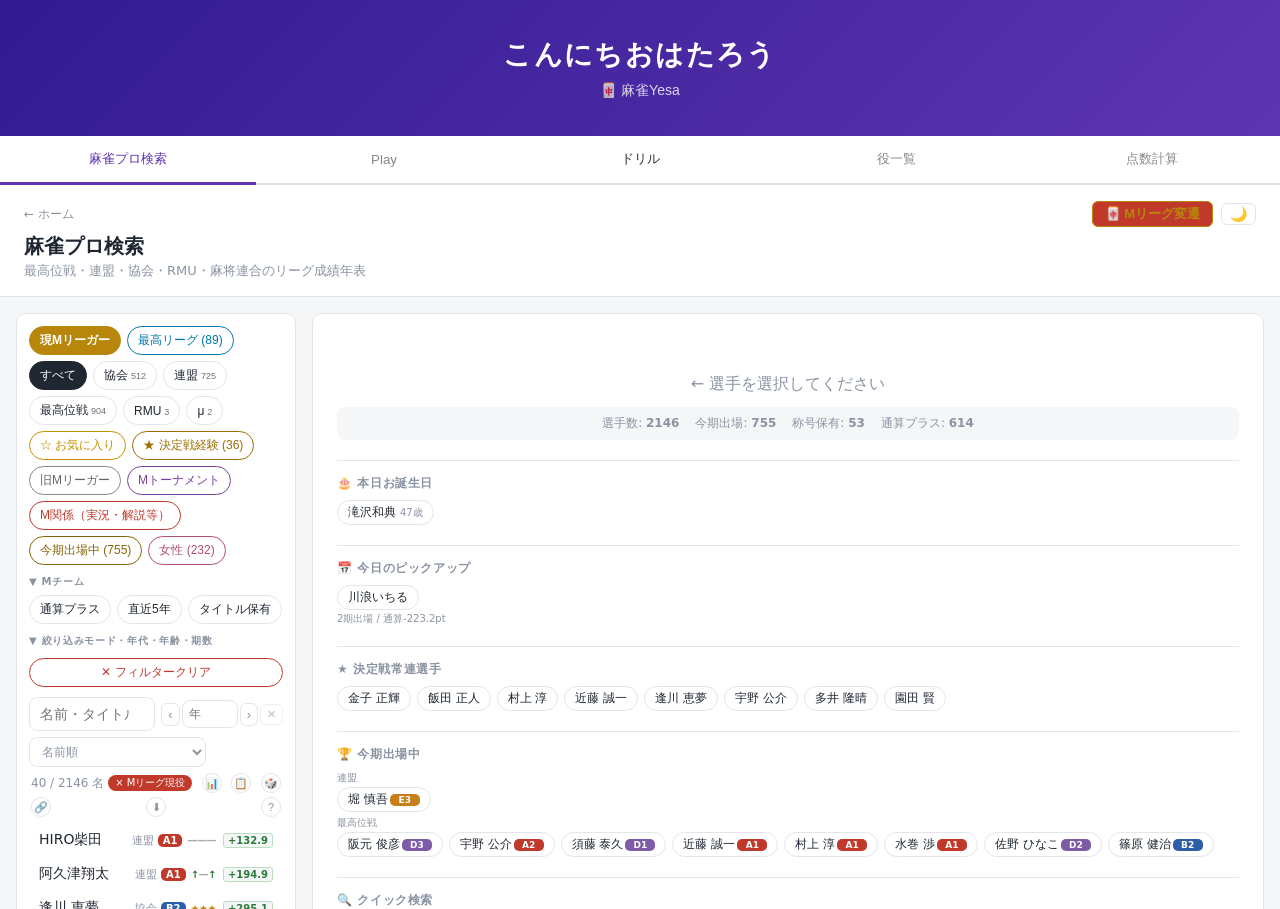
==== index.html @ 0bba702a "Update HTML title and meta tags for SEO Updated title and meta description to enhance SEO. Added key" ====
<!DOCTYPE html>
<html lang="ja">
<head>
<meta charset="UTF-8">
<meta name="viewport" content="width=device-width, initial-scale=1.0">
  <title>麻雀役一覧・点数計算 | 麻雀プロ検索</title></title>
  <meta name="description" content="麻雀の全役・点数計算をまとめたサイト。役満も収録。麻雀プロ検索、役一覧、点数計算ドリルが無料で使える。">
   <meta name="keywords" content="麻雀,役,役一覧,点数計算,役満,麻雀プロ,得点,麻雀得点,麻雀ルール">
   <link rel="canonical" href="https://naganuma2003.github.io/mahjong-yaku/">
<style>
  * { box-sizing: border-box; margin: 0; padding: 0; }
  body { font-family: 'Hiragino Sans','Noto Sans JP','Yu Gothic',sans-serif; background: #f0f4f8; color: #333; min-height: 100vh; }

  header { background: linear-gradient(135deg,#1b5e20,#388e3c); color: white; padding: 36px 20px; text-align: center; transition: background .35s; }
  header.score { background: linear-gradient(135deg,#0d47a1,#1565c0); }
  header.play { background: linear-gradient(135deg,#7f0000,#b71c1c); }
  header.drill { background: linear-gradient(135deg,#e65100,#f57f17); }
  header.pro { background: linear-gradient(135deg,#311b92,#5e35b1); }
  header h1 { font-size: 28px; font-weight: 800; letter-spacing: .05em; }
  header p { font-size: 14px; opacity: .8; margin-top: 8px; }

  .tabs-nav { display: flex; background: white; border-bottom: 2px solid #dce3eb; }
  .tab-nav-btn { flex: 1; padding: 14px; border: none; background: none; cursor: pointer; font: 600 15px/1 inherit; color: #888; border-bottom: 3px solid transparent; margin-bottom: -2px; transition: all .15s; }
  .tab-nav-btn.yaku-btn.active { color: #388e3c; border-bottom-color: #388e3c; }
  .tab-nav-btn.score-btn.active { color: #1565c0; border-bottom-color: #1565c0; }
  .tab-nav-btn.play-btn.active { color: #c62828; border-bottom-color: #c62828; }
  .tab-nav-btn.drill-btn { border: none; border-bottom: 3px solid transparent; border-radius: 0; background: none; padding: 14px; margin-bottom: -2px; }
  .tab-nav-btn.drill-btn.active { color: #f57f17; border-bottom-color: #f57f17; }
  .tab-nav-btn.pro-btn.active { color: #5e35b1; border-bottom-color: #5e35b1; }

  .tab-section { display: none; }
  .tab-section.active { display: block; }
  #tab-play { height: calc(100vh - 176px); overflow: hidden; }
  #tab-play iframe { width: 100%; height: 100%; border: none; display: block; }
  #tab-pro { height: calc(100vh - 176px); overflow: hidden; }
  #tab-pro iframe { width: 100%; height: 100%; border: none; display: block; }

  /* ===== 点数計算ドリル ===== */
  .drill-card { padding: 0 !important; overflow: hidden; }
  .drill-hd { background: linear-gradient(135deg,#bf360c,#e64a19); padding: 14px 20px; color: white; font: 700 15px/1 inherit; }
  .drill-hd-sub { font-weight: 400; font-size: 13px; opacity: .85; margin-left: 8px; }
  .drill-body { padding: 16px; }
  .drill-choices { display: grid; grid-template-columns: 1fr 1fr; gap: 8px; margin-bottom: 12px; }
  .drill-btn { padding: 13px 8px; border: 2px solid #dce3eb; border-radius: 10px; background: white; font: 700 14px/1 inherit; color: #333; cursor: pointer; transition: all .12s; font-family: inherit; }
  .drill-btn:hover:not(:disabled) { border-color: #e64a19; color: #e64a19; }
  .drill-btn.correct { background: #e8f5e9 !important; border-color: #388e3c !important; color: #2e7d32 !important; }
  .drill-btn.wrong { background: #ffebee !important; border-color: #c62828 !important; color: #c62828 !important; }
  .drill-feedback { text-align: center; padding: 12px; border-radius: 10px; font: 700 13px/1.5 inherit; margin-bottom: 10px; }
  .drill-feedback.ok { background: #e8f5e9; color: #2e7d32; }
  .drill-feedback.ng { background: #ffebee; color: #c62828; }
  .drill-score { text-align: right; font-size: 12px; color: #999; margin-bottom: 12px; }
  .drill-next-btn { width: 100%; padding: 12px; background: #e64a19; border: none; border-radius: 10px; color: white; font: 700 14px/1 inherit; cursor: pointer; transition: background .12s; font-family: inherit; }
  .drill-next-btn:hover { background: #bf360c; }
  /* 牌 */
  .d-hand { display: flex; flex-wrap: wrap; gap: 7px; margin-bottom: 12px; }
  .d-meld { background: #f8f9fa; border: 1px solid #dce3eb; border-radius: 8px; padding: 7px 7px 4px; text-align: center; }
  .d-meld.d-open { border-style: dashed; background: #f0f4f8; }
  .d-pair { background: #fff8e1 !important; border-color: #ffd54f !important; }
  .d-meld-lbl { font-size: 10px; color: #bbb; margin-top: 3px; }
  .d-tile { display: inline-flex; align-items: center; justify-content: center; width: 33px; height: 46px; border: 1px solid #ddd; border-radius: 4px; font: 700 10px/1.3 inherit; margin: 1px; background: white; box-shadow: 0 1px 2px rgba(0,0,0,.08); }
  .d-m { background: #fff3e0; color: #bf360c; border-color: #ffcc80; }
  .d-p { background: #e3f2fd; color: #0d47a1; border-color: #90caf9; }
  .d-s { background: #e8f5e9; color: #1b5e20; border-color: #a5d6a7; }
  .d-z { background: #f3e5f5; color: #6a1b9a; border-color: #ce93d8; }
  .d-agari { display:flex; align-items:center; gap:7px; margin-bottom:10px; }
  .d-agari-lbl { font-size:12px; color:#666; font-weight:600; white-space:nowrap; }
  .d-agari-tile { border-color:#e64a19 !important; box-shadow:0 0 0 2px rgba(230,74,25,.35) !important; }
  .dsr-wrap { text-align:center; padding:20px 8px; }
  .dsr-title { font:700 18px/1.4 inherit; margin-bottom:6px; color:#333; }
  .dsr-score { margin-bottom:14px; }
  .dsr-num { font:700 36px/1 inherit; color:#e64a19; }
  .dsr-den { font-size:14px; color:#666; }
  .dsr-dots { display:flex; flex-wrap:wrap; justify-content:center; gap:5px; margin-bottom:16px; }
  .dsr-dot { width:10px; height:10px; border-radius:50%; background:#dce3eb; }
  .dsr-dot.dsr-done { background:#e64a19; }
  .dsr-final { background:#e8f5e9; color:#2e7d32; border-radius:10px; padding:10px 14px; font:700 14px/1.5 inherit; margin-bottom:10px; }
  .cdr-hd { background:linear-gradient(135deg,#1565c0,#1976d2) !important; }
  .cdr-btn { background:#1976d2 !important; }
  .cdr-btn:hover { background:#1565c0 !important; }
  .dsr-dot.cdr-done { background:#1976d2; }
  .cdr-final { background:#e3f2fd !important; color:#0d47a1 !important; }
  .cd-hand { display:flex; flex-wrap:wrap; gap:4px; margin-bottom:12px; justify-content:center; }
  .cd-tile { display:inline-flex; align-items:center; justify-content:center; width:32px; height:44px; border:1px solid #ddd; border-radius:4px; font:700 10px/1.3 inherit; background:white; box-shadow:0 1px 2px rgba(0,0,0,.08); }
  .cd-choices { display:flex; flex-wrap:wrap; gap:7px; margin-bottom:12px; justify-content:center; }
  .cd-choice { width:46px; height:52px; border:2px solid #dce3eb; border-radius:9px; background:white; font:700 11px/1.3 inherit; cursor:pointer; transition:all .12s; display:flex; align-items:center; justify-content:center; font-family:inherit; }
  .cd-choice:hover:not(:disabled) { border-color:#1976d2; color:#0d47a1; }
  .cd-choice.selected { border-color:#1976d2 !important; border-width:3px; background:#e3f2fd !important; color:#0d47a1 !important; }
  .cd-choice.correct { border-color:#388e3c !important; background:#e8f5e9 !important; color:#2e7d32 !important; }
  .cd-choice.wrong { border-color:#c62828 !important; background:#ffebee !important; color:#c62828 !important; }
  .cd-choice.missed { border-color:#e65100 !important; background:#fff3e0 !important; color:#e65100 !important; }
  /* 清一色ドリル２ */
  .cd2-hd { background:linear-gradient(135deg,#00695c,#00897b) !important; }
  .cd2-btn { background:#00897b !important; }
  .cd2-btn:hover { background:#00695c !important; }
  .dsr-dot.cd2-done { background:#00897b; }
  .cd2-final { background:#e0f2f1 !important; color:#004d40 !important; }
  /* 点数計算ドリル２ */
  .d2-hd { background:linear-gradient(135deg,#4a148c,#7b1fa2) !important; }
  .d2-btn { background:#7b1fa2 !important; }
  .d2-btn:hover { background:#4a148c !important; }
  .dsr-dot.d2-done { background:#7b1fa2; }
  .d2-final { background:#f3e5f5 !important; color:#4a148c !important; }
  .d2-yaku-choices { display:flex; flex-wrap:wrap; gap:7px; margin-bottom:12px; }
  .d2-yaku-btn { padding:9px 13px; border:2px solid #dce3eb; border-radius:8px; background:white; font:600 13px/1 inherit; color:#555; cursor:pointer; transition:all .12s; font-family:inherit; }
  .d2-yaku-btn.selected { border-color:#7b1fa2; background:#f3e5f5; color:#4a148c; }
  .d2-yaku-btn.d2-correct { border-color:#388e3c !important; background:#e8f5e9 !important; color:#2e7d32 !important; }
  .d2-yaku-btn.d2-wrong { border-color:#c62828 !important; background:#ffebee !important; color:#c62828 !important; }
  .d2-yaku-btn.d2-missed { border-color:#e65100 !important; background:#fff3e0 !important; color:#e65100 !important; }
  /* リアル牌 (SVG) */
  .mx-tile {
    display:inline-block; width:38px; height:54px; border-radius:5px; position:relative;
    background:linear-gradient(160deg,#fffff8 0%,#f5f0e2 100%);
    border:1.5px solid #c8aa78;
    box-shadow:0 4px 8px rgba(0,0,0,.28),0 1px 0 rgba(255,255,255,.9) inset,-1px -2px 0 rgba(100,70,20,.25) inset;
    cursor:default; user-select:none; overflow:hidden; vertical-align:middle;
  }
  .mx-tile svg { display:block; width:100%; height:100%; }
  /* 選択ボタン用の牌 (SVG) */
  .mx-choice {
    display:inline-block; width:44px; height:62px; border-radius:6px; padding:0; position:relative;
    background:linear-gradient(160deg,#fffff8 0%,#f5f0e2 100%);
    border:2px solid #c8aa78;
    box-shadow:0 4px 8px rgba(0,0,0,.25),0 1px 0 rgba(255,255,255,.9) inset,-1px -2px 0 rgba(100,70,20,.2) inset;
    cursor:pointer; user-select:none; transition:transform .12s,box-shadow .12s; overflow:hidden;
  }
  .mx-choice svg { display:block; width:100%; height:100%; }
  .mx-choice:hover:not(:disabled) { transform:translateY(-3px); box-shadow:0 7px 12px rgba(0,0,0,.3),0 1px 0 rgba(255,255,255,.9) inset,-1px -2px 0 rgba(100,70,20,.2) inset; }
  .mx-choice.selected { border-color:#00897b !important; border-width:3px; box-shadow:0 0 0 2px rgba(0,137,123,.4),0 4px 8px rgba(0,0,0,.2) !important; transform:translateY(-2px); }
  .mx-choice.correct { background:linear-gradient(160deg,#f1fff4,#d4f5da) !important; border-color:#2e7d32 !important; border-width:3px; }
  .mx-choice.wrong { background:linear-gradient(160deg,#fff5f5,#fdd) !important; border-color:#c62828 !important; border-width:3px; }
  .mx-choice.missed { background:linear-gradient(160deg,#fff9f0,#ffe0b2) !important; border-color:#e65100 !important; border-width:3px; }
  .cd2-choices { display:flex; flex-wrap:wrap; gap:8px; margin-bottom:14px; justify-content:center; }
  .cd2-hand { display:flex; flex-wrap:wrap; gap:5px; margin-bottom:14px; justify-content:center; }
  .d-info { display: flex; flex-wrap: wrap; gap: 5px; margin-bottom: 12px; }
  .d-tag { background: #e3f2fd; color: #0d47a1; border: 1px solid #90caf9; padding: 3px 9px; border-radius: 99px; font-size: 12px; font-weight: 600; }
  .d-q { font: 700 16px/1 inherit; text-align: center; margin-bottom: 12px; color: #333; }

  /* ===== 役一覧 (green) ===== */
  .search-wrap { padding: 20px 20px 0; display: flex; justify-content: center; }
  .search-box { width: 100%; max-width: 480px; position: relative; }
  .search-box input { width: 100%; padding: 10px 40px 10px 16px; border: 2px solid #c8e6c9; border-radius: 24px; font-size: 15px; font-family: inherit; outline: none; background: #f1f8f1; color: #1a1a1a; box-sizing: border-box; transition: border-color .15s; }
  .search-box input:focus { border-color: #388e3c; background: white; }
  .search-box input::placeholder { color: #aaa; }
  .search-clear { position: absolute; right: 12px; top: 50%; transform: translateY(-50%); background: none; border: none; cursor: pointer; color: #aaa; font-size: 18px; line-height: 1; display: none; padding: 0; }
  .search-clear.visible { display: block; }
  .search-no-result { text-align: center; color: #999; padding: 60px 20px; font-size: 15px; }
  .filter { display: flex; gap: 8px; justify-content: center; padding: 12px 20px 16px; flex-wrap: wrap; }
  .filter-break { display: none; }
  .filter button { padding: 7px 18px; border: 2px solid #388e3c; border-radius: 20px; background: white; color: #388e3c; cursor: pointer; font-size: 14px; font-weight: 600; transition: all .15s; font-family: inherit; }
  .filter button.active, .filter button:hover { background: #388e3c; color: white; }
  .filter button.yakuman-btn { border-color: #b45309; color: #b45309; }
  .filter button.yakuman-btn.active, .filter button.yakuman-btn:hover { background: #b45309; color: white; }
  .filter button.local-filter-btn { border-color: #7c3aed; color: #7c3aed; }
  .filter button.local-filter-btn.active, .filter button.local-filter-btn:hover { background: #7c3aed; color: white; }
  .grid { display: grid; grid-template-columns: repeat(auto-fill,minmax(290px,1fr)); gap: 16px; padding: 8px 20px 48px; max-width: 1040px; margin: 0 auto; }
  .card { background: white; border-radius: 14px; padding: 20px; box-shadow: 0 2px 10px rgba(0,0,0,.07); transition: transform .15s, box-shadow .15s; }
  .card:hover { transform: translateY(-2px); box-shadow: 0 6px 18px rgba(0,0,0,.11); }
  .card.is-yakuman { border-left: 4px solid #d97706; }
  .card-top { display: flex; justify-content: space-between; align-items: flex-start; gap: 8px; }
  .yaku-name { font-size: 18px; font-weight: 800; color: #1a1a1a; }
  .yaku-reading { font-size: 12px; color: #999; margin-top: 3px; letter-spacing: .06em; }
  .badges { display: flex; flex-direction: column; align-items: flex-end; gap: 4px; flex-shrink: 0; }
  .han-badge { background: #e8f5e9; color: #2e7d32; font-weight: 700; font-size: 12px; padding: 4px 10px; border-radius: 20px; white-space: nowrap; }
  .han-badge.ym { background: #fef3c7; color: #92400e; }
  .han-badge.dym { background: #fee2e2; color: #991b1b; }
  .han-badge.mg { background: #fef9c3; color: #854d0e; }
  .closed-tag { background: #fff3e0; color: #e65100; font-size: 11px; font-weight: 600; padding: 2px 8px; border-radius: 10px; white-space: nowrap; }
  .local-tag { background: #f1f5f9; color: #64748b; font-size: 11px; font-weight: 600; padding: 2px 8px; border-radius: 10px; white-space: nowrap; border: 1px solid #cbd5e1; }
  .rulevar-tag { background: #ede9fe; color: #7c3aed; font-size: 11px; font-weight: 600; padding: 2px 8px; border-radius: 10px; white-space: nowrap; }
  .dym-tag { background: #fee2e2; color: #991b1b; font-size: 11px; font-weight: 700; padding: 2px 8px; border-radius: 10px; white-space: nowrap; border: 1px solid #fca5a5; }
  .card.is-local { background: #f8f9fa; border: 1.5px dashed #adb5bd; }
  .card.is-rulevar { border-left: 4px solid #7c3aed; }
  .desc { font-size: 14px; color: #555; line-height: 1.65; margin-top: 12px; }

  /* ===== 点数計算 (BLUE) ===== */
  .calc-wrap { max-width: 740px; margin: 0 auto; padding: 20px 16px 48px; }
  .calc-card { background: white; border-radius: 14px; padding: 20px; box-shadow: 0 2px 10px rgba(0,0,0,.07); margin-bottom: 14px; }
  .clabel { font: 700 13px/1 inherit; color: #555; margin-bottom: 10px; display: block; }
  .btn-row { display: flex; flex-wrap: wrap; gap: 6px; }
  .obtn { padding: 8px 14px; border: 2px solid #dce3eb; border-radius: 8px; background: white; color: #555; cursor: pointer; font: 600 13px/1 inherit; transition: all .12s; font-family: inherit; }
  .obtn.on { background: #1565c0; border-color: #1565c0; color: white; }
  .obtn:hover:not(.on):not(:disabled) { border-color: #1565c0; color: #1565c0; }
  .obtn:disabled { opacity: .3; cursor: default; }
  .tgl-row { display: flex; gap: 12px; flex-wrap: wrap; }
  .tgl { display: flex; border: 2px solid #dce3eb; border-radius: 8px; overflow: hidden; }
  .tbtn { padding: 9px 20px; border: none; background: white; cursor: pointer; font: 600 14px/1 inherit; color: #666; transition: all .12s; font-family: inherit; }
  .tbtn.on { background: #1565c0; color: white; }
  .result-box { background: #f0f7ff; border: 2px solid #90caf9; border-radius: 14px; padding: 24px; text-align: center; margin-bottom: 14px; }
  .res-pts { font-size: 56px; font-weight: 900; color: #0d47a1; line-height: 1; }
  .res-unit { font-size: 22px; font-weight: 700; color: #1565c0; }
  .res-name { font: 700 16px/1.4 inherit; color: #b45309; margin-top: 6px; min-height: 22px; }
  .res-detail { font-size: 14px; color: #666; margin-top: 6px; min-height: 20px; }

  /* Fu calculator */
  .fu-divider { border: none; border-top: 1px solid #eee; margin: 14px 0 12px; }
  .fu-toggle-row { display: flex; align-items: center; cursor: pointer; gap: 6px; user-select: none; }
  .fu-toggle-label { font: 600 13px/1 inherit; color: #1565c0; }
  .fu-toggle-arrow { font-size: 11px; color: #888; }
  .fu-body { margin-top: 16px; }
  .fu-group { margin-bottom: 14px; }
  .hidden { display: none !important; }
  .meld-row { margin-bottom: 10px; }
  .meld-top { display: flex; align-items: center; gap: 6px; flex-wrap: wrap; }
  .meld-label { font: 700 12px/1 inherit; color: #1565c0; width: 36px; flex-shrink: 0; }
  .meld-sub { margin-top: 5px; padding-left: 42px; display: flex; flex-wrap: wrap; gap: 6px; }
  .fu-bd { background: #f0f7ff; border-radius: 10px; padding: 12px 14px; margin-bottom: 12px; }
  .fu-bd-row { display: flex; justify-content: space-between; font-size: 13px; padding: 3px 0; color: #555; }
  .fu-bd-row.total { font-weight: 900; color: #0d47a1; font-size: 15px; border-top: 1px solid #90caf9; margin-top: 4px; padding-top: 6px; }
  .fu-apply { width: 100%; padding: 11px; background: #1565c0; border: none; border-radius: 10px; color: white; font: 700 14px/1 inherit; cursor: pointer; transition: background .12s; font-family: inherit; }
  .fu-apply:hover { background: #0d47a1; }

  /* ===== 点数早見表（butterfly table） ===== */
  .score-tbl-wrap { overflow-x: auto; -webkit-overflow-scrolling: touch; }
  .score-tbl { width: 100%; border-collapse: collapse; font-size: 12px; white-space: nowrap; }
  .score-tbl th { padding: 6px 8px; text-align: center; font-weight: 700; color: white; border: 1px solid rgba(255,255,255,.3); }
  .score-tbl td { border: 1px solid #dce3eb; padding: 6px 8px; text-align: center; }
  .th-oya { background: #1976d2; }
  .th-fu  { background: #0d47a1; }
  .th-ko  { background: #1565c0; }
  .td-oya { background: #e8f4fd; }
  .td-fu  { background: #ddeeff; font-weight: 700; color: #0d47a1; border-left: 2px solid #1565c0 !important; border-right: 2px solid #1565c0 !important; }
  .td-na  { color: #bbb; }
  .td-mg  { background: #fef3c7 !important; font-weight: 700; color: #b45309; }
  .score-tbl .lim-row td { background: #e3f2fd; }
  .score-tbl .lim-name { background: #bbdefb !important; font-weight: 700; color: #0d47a1; font-size: 11px; }
  .score-tbl .lim-val  { color: #1565c0; font-weight: 700; }

  /* ===== 3-column fu reference ===== */
  .ref-grid { display: grid; grid-template-columns: 1fr 1fr 1fr; gap: 12px; margin-bottom: 14px; }
  .ref-card { background: white; border-radius: 12px; padding: 14px; box-shadow: 0 2px 8px rgba(0,0,0,.06); }
  .ref-card-title { font: 700 12px/1 inherit; color: #0d47a1; margin-bottom: 8px; padding-bottom: 6px; border-bottom: 2px solid #e3f2fd; }
  .ref-tbl { width: 100%; border-collapse: collapse; font-size: 11px; }
  .ref-tbl td { padding: 3px 2px; border-bottom: 1px solid #f0f4f8; vertical-align: middle; }
  .ref-tbl td:last-child { text-align: right; font-weight: 700; color: #1565c0; white-space: nowrap; padding-left: 4px; }
  .ref-tbl .sec { font-size: 10px; color: #999; font-weight: 600; padding-top: 6px; }
  .ref-tbl .sec td { border-bottom: none; }
  .ref-tbl .sp { color: #b45309; }
  .ref-tbl th { background: #e3f2fd; color: #0d47a1; font-size: 10px; padding: 3px 4px; text-align: center; }

  footer { text-align: center; padding: 24px; font-size: 13px; color: #aaa; }

  @media (max-width: 600px) {
    header { padding: 18px 14px; }
    header h1 { font-size: 20px; }
    header p { font-size: 12px; margin-top: 5px; }

    /* タブ: 横スクロール対応（"麻雀プロ検索"等の長いラベルが収まらないため） */
    .tabs-nav { overflow-x: auto; -webkit-overflow-scrolling: touch; scrollbar-width: none; }
    .tabs-nav::-webkit-scrollbar { display: none; }
    .tab-nav-btn { flex: 0 0 auto; font-size: 12px; padding: 11px 14px; white-space: nowrap; }
    .tab-nav-btn.drill-btn { flex: 0 0 auto; padding: 11px 14px; }

    #tab-play { height: calc(100vh - 115px); }
    #tab-pro { height: calc(100vh - 115px); }

    .search-wrap { padding: 14px 12px 0; }
    .filter { padding: 12px 10px 10px; gap: 5px; }
    .filter button { padding: 6px 11px; font-size: 12px; }
    .filter-break { display: block; width: 100%; }
    .grid { grid-template-columns: 1fr; padding: 8px 10px 40px; gap: 10px; }
    .card { padding: 14px; }
    .yaku-name { font-size: 16px; }
    .han-badge { font-size: 11px; }

    .calc-wrap { padding: 14px 10px 40px; }
    .res-pts { font-size: 38px; }
    .calc-card { padding: 12px; }
    .score-tbl { font-size: 10px; }
    .score-tbl th, .score-tbl td { padding: 4px 5px; }
    .ref-grid { grid-template-columns: 1fr; }
    .meld-sub { padding-left: 0; }

    .drill-btn { font-size: 13px; padding: 11px 6px; }
    .d-tile { width: 28px; height: 40px; font-size: 9px; }
    .d-meld { padding: 5px 5px 3px; }
    .mx-tile { width: 30px !important; height: 43px !important; }
    .mx-choice { width: 36px !important; height: 51px !important; }
    .d2-yaku-btn { padding: 8px 10px; font-size: 12px; }
  }
</style>
</head>
<body>

<header class="pro">
  <h1>こんにちおはたろう</h1>
  <p>🀄 麻雀Yesa</p>
</header>

<div class="tabs-nav">
  <button class="tab-nav-btn pro-btn active" onclick="showTab('pro',this)">麻雀プロ検索</button>
  <button class="tab-nav-btn play-btn" onclick="showTab('play',this)">Play</button>
  <button class="tab-nav-btn drill-btn" onclick="showTab('drill',this)">ドリル</button>
  <button class="tab-nav-btn yaku-btn" onclick="showTab('yaku',this)">役一覧</button>
  <button class="tab-nav-btn score-btn" onclick="showTab('score',this)">点数計算</button>
</div>

<!-- 役一覧タブ -->
<div id="tab-yaku" class="tab-section">
  <div class="search-wrap">
    <div class="search-box">
      <input type="text" id="yaku-search" placeholder="役名・読み・説明で検索…" oninput="onSearch(this.value)">
      <button class="search-clear" id="search-clear" onclick="clearSearch()">✕</button>
    </div>
  </div>
  <div class="filter">
    <button class="active" onclick="filter('all',this)">すべて</button>
    <button onclick="filter('1',this)">1翻</button>
    <button onclick="filter('2',this)">2翻</button>
    <button onclick="filter('3',this)">3翻以上</button>
    <span class="filter-break"></span>
    <button onclick="filter('closed',this)">門前限定</button>
    <button class="yakuman-btn" onclick="filter('yakuman',this)">役満</button>
    <button class="local-filter-btn" onclick="filter('local',this)">ローカル</button>
  </div>
  <div class="grid" id="grid"></div>
</div>

<!-- 点数計算タブ -->
<div id="tab-score" class="tab-section">
  <div class="calc-wrap">

    <!-- 翻数 -->
    <div class="calc-card">
      <span class="clabel">翻数</span>
      <div class="btn-row" id="han-btns">
        <button class="obtn" onclick="setHan(1,this)">1翻</button>
        <button class="obtn" onclick="setHan(2,this)">2翻</button>
        <button class="obtn on" onclick="setHan(3,this)">3翻</button>
        <button class="obtn" onclick="setHan(4,this)">4翻</button>
        <button class="obtn" onclick="setHan(5,this)">5翻（満貫）</button>
        <button class="obtn" onclick="setHan(6,this)">6〜7翻（跳満）</button>
        <button class="obtn" onclick="setHan(8,this)">8〜10翻（倍満）</button>
        <button class="obtn" onclick="setHan(11,this)">11〜12翻（三倍満）</button>
        <button class="obtn" onclick="setHan(13,this)">役満</button>
      </div>
    </div>

    <!-- 符 + 符計算 -->
    <div class="calc-card">
      <span class="clabel">符（5翻以上は不要）</span>
      <div class="btn-row" id="fu-btns">
        <button class="obtn fu-btn" onclick="setFu(20,this)">20符</button>
        <button class="obtn fu-btn" onclick="setFu(25,this)">25符</button>
        <button class="obtn fu-btn on" onclick="setFu(30,this)">30符</button>
        <button class="obtn fu-btn" onclick="setFu(40,this)">40符</button>
        <button class="obtn fu-btn" onclick="setFu(50,this)">50符</button>
        <button class="obtn fu-btn" onclick="setFu(60,this)">60符</button>
        <button class="obtn fu-btn" onclick="setFu(70,this)">70符</button>
        <button class="obtn fu-btn" onclick="setFu(80,this)">80符</button>
        <button class="obtn fu-btn" onclick="setFu(90,this)">90符</button>
        <button class="obtn fu-btn" onclick="setFu(100,this)">100符</button>
        <button class="obtn fu-btn" onclick="setFu(110,this)">110符</button>
      </div>
      <hr class="fu-divider">
      <div class="fu-toggle-row" onclick="toggleFuCalc()">
        <span class="fu-toggle-label">符を計算する</span>
        <span class="fu-toggle-arrow" id="fu-arrow">▼</span>
      </div>
      <div id="fu-body" class="fu-body hidden">
        <div class="fu-group">
          <span class="clabel">和了方法</span>
          <div class="btn-row" id="fu-win-btns">
            <button class="obtn on" onclick="fuWin('ron_menzen',this)">門前ロン</button>
            <button class="obtn" onclick="fuWin('ron_naki',this)">鳴きロン</button>
            <button class="obtn" onclick="fuWin('tsumo',this)">ツモ</button>
          </div>
        </div>
        <div class="fu-group">
          <span class="clabel">特殊形</span>
          <div class="btn-row" id="fu-special-btns">
            <button class="obtn on" onclick="fuSpecial('normal',this)">普通</button>
            <button class="obtn" onclick="fuSpecial('chiitoi',this)">七対子（25符固定）</button>
            <button class="obtn" id="pinfu-btn" onclick="fuSpecial('pinfu',this)">平和ツモ（20符固定）</button>
          </div>
        </div>
        <div id="fu-normal-section">
          <div class="fu-group">
            <span class="clabel">面子</span>
            <div id="fu-melds"></div>
          </div>
          <div class="fu-group">
            <span class="clabel">雀頭</span>
            <div class="btn-row" id="fu-jantai-btns">
              <button class="obtn on" onclick="fuJantai(0,this)">数牌・客風 +0符</button>
              <button class="obtn" onclick="fuJantai(2,this)">役牌 +2符</button>
              <button class="obtn" onclick="fuJantai(4,this)">連風牌 +4符</button>
            </div>
          </div>
          <div class="fu-group">
            <span class="clabel">待ち</span>
            <div class="btn-row" id="fu-machi-btns">
              <button class="obtn on" onclick="fuMachi(0,this)">リャンメン（両面）+0符</button>
              <button class="obtn" onclick="fuMachi(0,this)">シャンポン（双碰）+0符</button>
              <button class="obtn" onclick="fuMachi(2,this)">カンチャン（嵌張）+2符</button>
              <button class="obtn" onclick="fuMachi(2,this)">ペンチャン（辺張）+2符</button>
              <button class="obtn" onclick="fuMachi(2,this)">タンキ（単騎）+2符</button>
            </div>
          </div>
        </div>
        <div id="fu-result"></div>
      </div>
    </div>

    <!-- 立場・和了方法 -->
    <div class="calc-card">
      <span class="clabel">立場・和了方法</span>
      <div class="tgl-row">
        <div class="tgl" id="dealer-tgl">
          <button class="tbtn on" onclick="setDealer(false)">子</button>
          <button class="tbtn" onclick="setDealer(true)">親</button>
        </div>
        <div class="tgl" id="tsumo-tgl">
          <button class="tbtn on" onclick="setTsumo(false)">ロン</button>
          <button class="tbtn" onclick="setTsumo(true)">ツモ</button>
        </div>
      </div>
    </div>

    <!-- 結果 -->
    <div class="result-box">
      <div><span class="res-pts" id="res-pts">3,900</span><span class="res-unit">点</span></div>
      <div class="res-name" id="res-name"></div>
      <div class="res-detail" id="res-detail">子ロン</div>
    </div>

    <!-- ===== 点数早見表 (butterfly) ===== -->
    <div class="calc-card">
      <span class="clabel">点数早見表（ロン）　※25符は七対子専用・20符はピンフツモのみ</span>
      <div class="score-tbl-wrap">
        <table class="score-tbl">
          <thead>
            <tr>
              <th class="th-oya" colspan="3">親 ロン</th>
              <th class="th-fu" rowspan="2">符</th>
              <th class="th-ko" colspan="4">子 ロン</th>
            </tr>
            <tr>
              <th class="th-oya">3翻</th>
              <th class="th-oya">2翻</th>
              <th class="th-oya">1翻</th>
              <th class="th-ko">1翻</th>
              <th class="th-ko">2翻</th>
              <th class="th-ko">3翻</th>
              <th class="th-ko">4翻</th>
            </tr>
          </thead>
          <tbody>
            <tr><td class="td-oya">3,900</td><td class="td-oya">2,000</td><td class="td-oya">1,000</td><td class="td-fu">20符</td><td>700</td><td>1,300</td><td>2,600</td><td>5,200</td></tr>
            <tr><td class="td-oya td-na">－</td><td class="td-oya">2,400</td><td class="td-oya td-na">－</td><td class="td-fu">25符</td><td class="td-na">－</td><td>1,600</td><td>3,200</td><td>6,400</td></tr>
            <tr><td class="td-oya">5,800</td><td class="td-oya">2,900</td><td class="td-oya">1,500</td><td class="td-fu">30符</td><td>1,000</td><td>2,000</td><td>3,900</td><td>7,700</td></tr>
            <tr><td class="td-oya">7,700</td><td class="td-oya">3,900</td><td class="td-oya">2,000</td><td class="td-fu">40符</td><td>1,300</td><td>2,600</td><td>5,200</td><td class="td-mg">満貫</td></tr>
            <tr><td class="td-oya td-mg">満貫</td><td class="td-oya">4,800</td><td class="td-oya">2,400</td><td class="td-fu">50符</td><td>1,600</td><td>3,200</td><td>6,400</td><td class="td-mg">満貫</td></tr>
            <tr><td class="td-oya td-mg">満貫</td><td class="td-oya">5,800</td><td class="td-oya">2,900</td><td class="td-fu">60符</td><td>2,000</td><td>3,900</td><td>7,700</td><td class="td-mg">満貫</td></tr>
            <tr><td class="td-oya td-mg">満貫</td><td class="td-oya">6,800</td><td class="td-oya">3,400</td><td class="td-fu">70符</td><td>2,300</td><td>4,500</td><td class="td-mg">満貫</td><td class="td-mg">満貫</td></tr>
            <tr><td class="td-oya td-mg">満貫</td><td class="td-oya">7,700</td><td class="td-oya">3,900</td><td class="td-fu">80符</td><td>2,600</td><td>5,200</td><td class="td-mg">満貫</td><td class="td-mg">満貫</td></tr>
            <tr><td class="td-oya td-mg">満貫</td><td class="td-oya td-mg">満貫</td><td class="td-oya">4,400</td><td class="td-fu">90符</td><td>2,900</td><td>5,800</td><td class="td-mg">満貫</td><td class="td-mg">満貫</td></tr>
            <tr><td class="td-oya td-mg">満貫</td><td class="td-oya td-mg">満貫</td><td class="td-oya">4,800</td><td class="td-fu">100符</td><td>3,200</td><td>6,400</td><td class="td-mg">満貫</td><td class="td-mg">満貫</td></tr>
            <tr><td class="td-oya td-mg">満貫</td><td class="td-oya td-mg">満貫</td><td class="td-oya">5,300</td><td class="td-fu">110符</td><td>3,600</td><td>7,100</td><td class="td-mg">満貫</td><td class="td-mg">満貫</td></tr>
            <tr class="lim-row"><td class="lim-name" colspan="3">満貫（5翻・30符4翻等）</td><td class="td-fu">―</td><td class="lim-val" colspan="4">子 8,000　／　親 12,000</td></tr>
            <tr class="lim-row"><td class="lim-name" colspan="3">跳満（6〜7翻）</td><td class="td-fu">―</td><td class="lim-val" colspan="4">子 12,000　／　親 18,000</td></tr>
            <tr class="lim-row"><td class="lim-name" colspan="3">倍満（8〜10翻）</td><td class="td-fu">―</td><td class="lim-val" colspan="4">子 16,000　／　親 24,000</td></tr>
            <tr class="lim-row"><td class="lim-name" colspan="3">三倍満（11〜12翻）</td><td class="td-fu">―</td><td class="lim-val" colspan="4">子 24,000　／　親 36,000</td></tr>
            <tr class="lim-row"><td class="lim-name" colspan="3">役満（13翻〜）</td><td class="td-fu">―</td><td class="lim-val" colspan="4">子 32,000　／　親 48,000</td></tr>
          </tbody>
        </table>
      </div>
    </div>

    <!-- ===== 符・ツモ早見 3列 ===== -->
    <div class="ref-grid">

      <!-- 基本符 -->
      <div class="ref-card">
        <div class="ref-card-title">基本符の計算</div>
        <table class="ref-tbl">
          <tr><td>副底（常に）</td><td>20符</td></tr>
          <tr><td>門前ロン加符</td><td>+10符</td></tr>
          <tr><td>ツモ加符</td><td>+2符</td></tr>
          <tr><td>鳴きロン加符</td><td>+0符</td></tr>
          <tr class="sec"><td colspan="2">アタマ（雀頭）</td></tr>
          <tr><td>数牌・客風牌</td><td>0符</td></tr>
          <tr><td>役牌</td><td>+2符</td></tr>
          <tr><td>連風牌（両風）</td><td>+4符</td></tr>
          <tr class="sec"><td colspan="2">待ち</td></tr>
          <tr><td>リャンメン・シャンポン</td><td>0符</td></tr>
          <tr><td>カンチャン・ペンチャン</td><td>+2符</td></tr>
          <tr><td>タンキ（単騎）</td><td>+2符</td></tr>
          <tr class="sec"><td colspan="2">特殊（切り上げなし）</td></tr>
          <tr><td>七対子</td><td class="sp">25符固定</td></tr>
          <tr><td>平和ツモ</td><td class="sp">20符固定</td></tr>
        </table>
      </div>

      <!-- メンツ符 -->
      <div class="ref-card">
        <div class="ref-card-title">メンツ符</div>
        <table class="ref-tbl">
          <tr class="sec"><td colspan="2">順子（常に）</td></tr>
          <tr><td>明・暗 共通</td><td>0符</td></tr>
          <tr class="sec"><td colspan="2">刻子</td></tr>
          <tr><td>明・中張牌</td><td>2符</td></tr>
          <tr><td>暗・中張牌</td><td>4符</td></tr>
          <tr><td>明・老頭/字牌</td><td>4符</td></tr>
          <tr><td>暗・老頭/字牌</td><td>8符</td></tr>
          <tr class="sec"><td colspan="2">槓子（刻子の4倍）</td></tr>
          <tr><td>明・中張牌</td><td>8符</td></tr>
          <tr><td>暗・中張牌</td><td>16符</td></tr>
          <tr><td>明・老頭/字牌</td><td>16符</td></tr>
          <tr><td>暗・老頭/字牌</td><td class="sp">32符</td></tr>
          <tr class="sec"><td colspan="2">合計は10符単位に切り上げ</td></tr>
        </table>
      </div>

      <!-- ツモ払い -->
      <div class="ref-card">
        <div class="ref-card-title">ツモ払い</div>
        <table class="ref-tbl">
          <thead>
            <tr><th>役名</th><th>子ツモ（親/子）</th></tr>
          </thead>
          <tr><td>満貫</td><td>2,000 / 1,000</td></tr>
          <tr><td>跳満</td><td>3,000 / 2,000</td></tr>
          <tr><td>倍満</td><td>4,000 / 2,000</td></tr>
          <tr><td>三倍満</td><td>6,000 / 3,000</td></tr>
          <tr><td>役満</td><td>8,000 / 4,000</td></tr>
          <tr class="sec"><td colspan="2">親ツモ（子各払い）</td></tr>
          <tr><td>満貫</td><td>2,000オール</td></tr>
          <tr><td>跳満</td><td>3,000オール</td></tr>
          <tr><td>倍満</td><td>4,000オール</td></tr>
          <tr><td>三倍満</td><td>6,000オール</td></tr>
          <tr><td>役満</td><td>8,000オール</td></tr>
        </table>
      </div>

    </div><!-- /ref-grid -->

  </div>
</div>

<!-- プレイするタブ -->
<div id="tab-play" class="tab-section">
  <iframe src="game.html" title="麻雀ゲーム"></iframe>
</div>

<!-- プロ検索タブ -->
<div id="tab-pro" class="tab-section active">
  <iframe src="pro/index.html" title="麻雀プロ検索"></iframe>
</div>

<!-- ドリルタブ -->
<div id="tab-drill" class="tab-section">
  <div class="calc-wrap">

    <!-- 点数計算ドリル -->
    <div class="calc-card drill-card">
      <div class="drill-hd">📝 点数計算ドリル<span class="drill-hd-sub">牌を見て符→点数を計算しよう</span></div>
      <div class="drill-body" id="d-area">
        <button class="drill-next-btn" onclick="drillInit()">ドリルを始める</button>
      </div>
    </div>

    <!-- 点数計算ドリル２ -->
    <div class="calc-card drill-card">
      <div class="drill-hd d2-hd">📝 点数計算ドリル２<span class="drill-hd-sub">役を見抜いて点数まで計算しよう</span></div>
      <div class="drill-body" id="d2-area">
        <button class="drill-next-btn d2-btn" onclick="d2Init()">ドリルを始める</button>
      </div>
    </div>

    <!-- 清一色ドリル -->
    <div class="calc-card drill-card">
      <div class="drill-hd cdr-hd">🀄 清一色ドリル<span class="drill-hd-sub">多面張の待ち牌をすべて選ぼう</span></div>
      <div class="drill-body" id="cd-area">
        <button class="drill-next-btn cdr-btn" onclick="cdrInit()">ドリルを始める</button>
      </div>
    </div>

    <!-- 清一色ドリル２ -->
    <div class="calc-card drill-card">
      <div class="drill-hd cd2-hd">🀄 清一色ドリル２<span class="drill-hd-sub">リアル牌で多面張を見抜こう</span></div>
      <div class="drill-body" id="cd2-area">
        <button class="drill-next-btn cd2-btn" onclick="cd2Init()">ドリルを始める</button>
      </div>
    </div>

  </div>
</div>


<script>
/* ===== 役一覧 ===== */
const yaku = [
  { name:"立直", reading:"リーチ", han:"1翻", closed:true, desc:"門前でテンパイしたときに宣言できる。宣言後は手牌を変えられない。" },
  { name:"ダブル立直", reading:"ダブルリーチ", han:"2翻", closed:true, rulevar:true, desc:"第一ツモ番（最初の自分の捨て牌）でリーチを宣言する。通常のリーチより1翻高い。採用しないルールもある。" },
  { name:"一発", reading:"イッパツ", han:"1翻", closed:true, rulevar:true, desc:"リーチ後、次の自分のツモ番が来る前に和了する。採用しないルールもある。" },
  { name:"門前清自摸和", reading:"メンゼンツモ", han:"1翻", closed:true, desc:"鳴きなしの門前でツモ和了する。" },
  { name:"断么九", reading:"タンヤオ", han:"1翻", closed:false, desc:"手牌がすべて2〜8の数牌（中張牌）のみ。1・9・字牌を一切含まない。" },
  { name:"平和", reading:"ピンフ", han:"1翻", closed:true, desc:"すべて順子で構成し、雀頭が役牌でなく、待ちが両面待ち。鳴き不可。" },
  { name:"一盃口", reading:"イーペーコー", han:"1翻", closed:true, desc:"同じ牌の並びの順子が2組。門前限定。" },
  { name:"二盃口", reading:"リャンペーコー", han:"3翻", closed:true, desc:"一盃口が2組、つまり同じ順子の組が2ペア。門前限定。七対子と複合しない。" },
  { name:"役牌（白）", reading:"ハク", han:"1翻", closed:false, desc:"三元牌「白」の刻子または槓子。" },
  { name:"役牌（發）", reading:"ハツ", han:"1翻", closed:false, desc:"三元牌「發」の刻子または槓子。" },
  { name:"役牌（中）", reading:"チュン", han:"1翻", closed:false, desc:"三元牌「中」の刻子または槓子。" },
  { name:"役牌（自風・場風）", reading:"ヤクハイ", han:"1翻", closed:false, desc:"自分の席風牌または場の風牌の刻子。" },
  { name:"嶺上開花", reading:"リンシャンカイホウ", han:"1翻", closed:false, desc:"槓子を作った後、嶺上牌（補充牌）でツモ和了する。" },
  { name:"槍槓", reading:"チャンカン", han:"1翻", closed:false, desc:"他家が加槓した牌でロン和了する。" },
  { name:"海底撈月", reading:"ハイテイ", han:"1翻", closed:false, desc:"最後のツモ牌でツモ和了する。" },
  { name:"河底撈魚", reading:"ホウテイ", han:"1翻", closed:false, desc:"最後の捨て牌でロン和了する。" },
  { name:"流し満貫", reading:"ながしまんがん", han:"満貫", closed:false, rulevar:true, desc:"流局時、自分の捨て牌がすべて么九牌（1・9・字牌）で、かつ一度も鳴かれていない場合に満貫として和了と同様の点数を受け取る。採用しないルールも多い。" },
  { name:"七対子", reading:"チートイツ", han:"2翻", closed:true, desc:"7種類の対子で手牌を構成する。同じ牌を4枚使うのは不可。" },
  { name:"対々和", reading:"トイトイ", han:"2翻", closed:false, desc:"すべての面子が刻子または槓子。順子なし。" },
  { name:"三色同順", reading:"サンショクドウジュン", han:"門前2翻／鳴き1翻", closed:false, desc:"マン・ピン・ソーの3種で、同じ数字の順子を1組ずつ揃える。" },
  { name:"一気通貫", reading:"イッキツウカン", han:"門前2翻／鳴き1翻", closed:false, desc:"同じ種類の牌で123・456・789の順子をすべて揃える。" },
  { name:"混全帯么九", reading:"チャンタ", han:"門前2翻／鳴き1翻", closed:false, desc:"すべての面子と雀頭に1・9・字牌のいずれかを含む。" },
  { name:"三暗刻", reading:"サンアンコウ", han:"2翻", closed:false, desc:"ツモで揃えた暗刻（暗槓含む）を3組持つ。" },
  { name:"三色同刻", reading:"サンショクドウコウ", han:"2翻", closed:false, desc:"マン・ピン・ソーの3種で、同じ数字の刻子を1組ずつ揃える。" },
  { name:"三槓子", reading:"サンカンツ", han:"2翻", closed:false, desc:"3組の槓子を含む。" },
  { name:"小三元", reading:"ショウサンゲン", han:"2翻", closed:false, desc:"白・發・中のうち2種を刻子、1種を雀頭にする。役牌2翻と合計4翻になる。" },
  { name:"混一色", reading:"ホンイツ", han:"門前3翻／鳴き2翻", closed:false, desc:"1種類の数牌と字牌のみで手牌を構成する。" },
  { name:"純全帯么九", reading:"ジュンチャン", han:"門前3翻／鳴き2翻", closed:false, desc:"すべての面子と雀頭に1・9牌を含む。字牌は使わない。" },
  { name:"清一色", reading:"チンイツ", han:"門前6翻／鳴き5翻", closed:false, desc:"1種類の数牌のみで手牌を構成する。字牌は一切含まない。" },
  { name:"国士無双", reading:"コクシムソウ", han:"役満", closed:true, doubleyakuman:true, desc:"マン・ピン・ソーの1と9、字牌の13種を1枚ずつ揃え、そのうち1種を雀頭にする。13面待ち（国士十三面）はダブル役満扱いのルールも。" },
  { name:"九蓮宝燈", reading:"チューレンポウトウ", han:"役満", closed:true, doubleyakuman:true, desc:"同じ種類の数牌で1112345678999を構成し、さらに同じ種類の牌を1枚加えて和了する。9面待ちで完成する純正九蓮宝燈はダブル役満扱いのルールも。" },
  { name:"四暗刻", reading:"スーアンコウ", han:"役満", closed:true, doubleyakuman:true, desc:"4組すべての面子をツモで揃えた暗刻にする。単騎待ち（四暗刻単騎・スッタン）はダブル役満扱いのルールも。" },
  { name:"大三元", reading:"ダイサンゲン", han:"役満", closed:false, desc:"白・發・中の三元牌すべての刻子または槓子を揃える。" },
  { name:"小四喜", reading:"ショウスーシー", han:"役満", closed:false, desc:"東・南・西・北のうち3種を刻子、1種を雀頭にする。" },
  { name:"大四喜", reading:"ダイスーシー", han:"ダブル役満", closed:false, rulevar:true, desc:"東・南・西・北の四風牌すべての刻子または槓子を揃える。ダブル役満扱いかどうかはルール次第。" },
  { name:"字一色", reading:"ツーイーソウ", han:"役満", closed:false, desc:"字牌（東南西北白發中）のみで手牌を構成する。" },
  { name:"緑一色", reading:"リューイーソウ", han:"役満", closed:false, desc:"ソーの2・3・4・6・8と發のみで構成する。すべて緑色の牌のみ。" },
  { name:"清老頭", reading:"チンロウトウ", han:"役満", closed:false, desc:"1と9の数牌のみで構成する。すべて刻子か槓子になる。" },
  { name:"四槓子", reading:"スーカンツ", han:"役満", closed:false, desc:"4組すべてを槓子にする。" },
  { name:"天和", reading:"テンホウ", han:"役満", closed:true, desc:"親が配牌の時点で和了形になっている。ゲーム開始直後のみ成立。" },
  { name:"地和", reading:"チーホウ", han:"役満", closed:true, desc:"子が最初のツモで和了する。それまでに誰も鳴いてはいけない。" },
  { name:"人和", reading:"レンホウ", han:"役満", closed:true, local:true, desc:"自分の最初のツモ番が来る前に、他家の打牌でロン和了する。ローカル役で採用しないルールが多い。翻数も役満・8翻・満貫固定とルールによって大きく異なる。" },
  { name:"大七星", reading:"ダイチセイ", han:"役満", closed:true, local:true, desc:"東・南・西・北・白・發・中の7種すべてを対子にする字牌だけの七対子。字一色と複合するルールも。" },
  { name:"大車輪", reading:"ダイシャリン", han:"役満", closed:true, local:true, desc:"ピンズの2〜8を各2枚ずつ使った七対子（22334455667788）。ピンズのみの七対子形。" },
  { name:"三連刻", reading:"サンレンコウ", han:"2翻", closed:false, local:true, desc:"同じ種類の数牌で連続する数字の刻子を3組揃える（例：333・444・555ピン）。翻数はルールによって異なる。" },
  { name:"一色三順", reading:"イッショクサンジュン", han:"役満", closed:true, local:true, desc:"同じ種類の同じ順子を3組揃える（例：123マン×3）。完全一色三順とも呼ばれる。" },
];
function hanGroup(h){if(h.includes('役満'))return'yakuman';if(h==='満貫')return'3';if(h.includes('6')||h.includes('5')||h.includes('3'))return'3';if(h.includes('2'))return'2';return'1';}
function badgeClass(h){if(h.includes('ダブル'))return'dym';if(h.includes('役満'))return'ym';if(h==='満貫')return'mg';return'';}
function renderCards(f){
  const g=document.getElementById('grid');g.innerHTML='';
  yaku.forEach(y=>{
    const grp=hanGroup(y.han);
    if(!(f==='all'||(f==='closed'&&y.closed)||(f==='local'&&(y.local||y.rulevar))||(f===grp)))return;
    const c=document.createElement('div');
    let cls='card';
    if(y.local) cls+=' is-local';
    else if(grp==='yakuman') cls+=' is-yakuman';
    if(y.rulevar && grp==='yakuman') cls+=' is-rulevar';
    const tags=[
      y.local?'<div class="local-tag">ローカル</div>':'',
      y.rulevar?'<div class="rulevar-tag">ルール依存</div>':'',
      y.doubleyakuman?'<div class="dym-tag">W役満あり</div>':'',
      y.closed?'<div class="closed-tag">門前限定</div>':'',
    ].join('');
    c.className=cls;
    c.innerHTML=`<div class="card-top"><div><div class="yaku-name">${y.name}</div><div class="yaku-reading">${y.reading}</div></div><div class="badges"><div class="han-badge ${badgeClass(y.han)}">${y.han}</div>${tags}</div></div><div class="desc">${y.desc}</div>`;
    g.appendChild(c);
  });
}
let currentFilter='all';
function onSearch(q){
  const cl=document.getElementById('search-clear');
  cl.classList.toggle('visible',q.length>0);
  if(!q){renderCards(currentFilter);return;}
  const kw=q.trim().toLowerCase();
  const g=document.getElementById('grid');g.innerHTML='';
  let count=0;
  yaku.forEach(y=>{
    if(!([y.name,y.reading,y.desc].some(s=>s.toLowerCase().includes(kw))))return;
    count++;
    const grp=hanGroup(y.han);
    const c=document.createElement('div');
    let cls='card';
    if(y.local)cls+=' is-local';
    else if(grp==='yakuman')cls+=' is-yakuman';
    if(y.rulevar&&grp==='yakuman')cls+=' is-rulevar';
    const tags=[y.local?'<div class="local-tag">ローカル</div>':'',y.rulevar?'<div class="rulevar-tag">ルール依存</div>':'',y.doubleyakuman?'<div class="dym-tag">W役満あり</div>':'',y.closed?'<div class="closed-tag">門前限定</div>':''].join('');
    c.className=cls;
    c.innerHTML=`<div class="card-top"><div><div class="yaku-name">${y.name}</div><div class="yaku-reading">${y.reading}</div></div><div class="badges"><div class="han-badge ${badgeClass(y.han)}">${y.han}</div>${tags}</div></div><div class="desc">${y.desc}</div>`;
    g.appendChild(c);
  });
  if(!count)g.innerHTML='<div class="search-no-result">「'+q+'」に一致する役が見つかりません</div>';
}
function clearSearch(){
  const inp=document.getElementById('yaku-search');
  if(inp)inp.value='';
  document.getElementById('search-clear')?.classList.remove('visible');
}
function filter(t,btn){document.querySelectorAll('.filter button').forEach(b=>b.classList.remove('active'));btn.classList.add('active');currentFilter=t;clearSearch();renderCards(t);}
renderCards('all');

/* ===== 点数計算 ===== */
const LIMITS=[
  {min:13,name:'役満',  ko:32000,oya:48000,kToy:16000,kTok:8000,oToe:16000},
  {min:11,name:'三倍満',ko:24000,oya:36000,kToy:12000,kTok:6000,oToe:12000},
  {min:8, name:'倍満',  ko:16000,oya:24000,kToy:8000, kTok:4000,oToe:8000 },
  {min:6, name:'跳満',  ko:12000,oya:18000,kToy:6000, kTok:3000,oToe:6000 },
  {min:5, name:'満貫',  ko:8000, oya:12000,kToy:4000, kTok:2000,oToe:4000 },
];
let cHan=3,cFu=30,cDeal=false,cTsumo=false;
function ru(n){return Math.ceil(n/100)*100;}
function calcScore(han,fu,deal,tsumo){
  const lim=LIMITS.find(l=>han>=l.min);
  if(lim)return fmt(lim,deal,tsumo);
  const base=fu*(1<<(han+2));
  if(ru(base*4)>=8000)return fmt(LIMITS[4],deal,tsumo);
  if(deal){
    if(tsumo){const e=ru(base*2);return{total:e*3,name:'',detail:e.toLocaleString()+'オール'};}
    return{total:ru(base*6),name:'',detail:'親ロン'};
  }
  if(tsumo){const oy=ru(base*2),ko=ru(base);return{total:oy+ko*2,name:'',detail:'親'+oy.toLocaleString()+' / 子'+ko.toLocaleString()};}
  return{total:ru(base*4),name:'',detail:'子ロン'};
}
function fmt(lim,deal,tsumo){
  if(deal){if(tsumo)return{total:lim.oToe*3,name:lim.name,detail:lim.oToe.toLocaleString()+'オール'};return{total:lim.oya,name:lim.name,detail:'親ロン'};}
  if(tsumo)return{total:lim.kToy+lim.kTok*2,name:lim.name,detail:'親'+lim.kToy.toLocaleString()+' / 子'+lim.kTok.toLocaleString()};
  return{total:lim.ko,name:lim.name,detail:'子ロン'};
}
function updateCalc(){
  const r=calcScore(cHan,cFu,cDeal,cTsumo);
  document.getElementById('res-pts').textContent=r.total.toLocaleString();
  document.getElementById('res-name').textContent=r.name;
  document.getElementById('res-detail').textContent=r.detail;
  const noFu=cHan>=5;
  document.querySelectorAll('.fu-btn').forEach(b=>{b.disabled=noFu;if(noFu)b.classList.remove('on');});
}
function setHan(v,btn){cHan=v;document.querySelectorAll('#han-btns .obtn').forEach(b=>b.classList.remove('on'));btn.classList.add('on');updateCalc();}
function setFu(v,btn){cFu=v;document.querySelectorAll('.fu-btn').forEach(b=>b.classList.remove('on'));btn.classList.add('on');updateCalc();}
function setDealer(v){cDeal=v;document.querySelectorAll('#dealer-tgl .tbtn').forEach((b,i)=>b.classList.toggle('on',i===(v?1:0)));updateCalc();}
function setTsumo(v){cTsumo=v;document.querySelectorAll('#tsumo-tgl .tbtn').forEach((b,i)=>b.classList.toggle('on',i===(v?1:0)));updateCalc();}
function showTab(id,btn){document.querySelectorAll('.tab-section').forEach(s=>s.classList.remove('active'));document.getElementById('tab-'+id).classList.add('active');document.querySelectorAll('.tab-nav-btn').forEach(b=>b.classList.remove('active'));btn.classList.add('active');const h=document.querySelector('header');h.classList.toggle('score',id==='score');h.classList.toggle('play',id==='play');h.classList.toggle('drill',id==='drill');h.classList.toggle('pro',id==='pro');}
updateCalc();

/* ===== 符計算 ===== */
const fuState={winType:'ron_menzen',special:'normal',melds:[{type:'none',open:true,honor:false},{type:'none',open:true,honor:false},{type:'none',open:true,honor:false},{type:'none',open:true,honor:false}],jantai:0,machi:0};
const MELD_PTS={koutsu:[[2,4],[4,8]],kantsu:[[8,16],[16,32]]};
function calcFu(){
  const s=fuState;
  if(s.special==='chiitoi')return{total:25,raw:25,bd:[{label:'副底（七対子固定）',pts:25}]};
  if(s.special==='pinfu')return{total:20,raw:20,bd:[{label:'副底（平和ツモ固定）',pts:20}]};
  const bd=[];let fu=20;bd.push({label:'副底',pts:20});
  if(s.winType==='ron_menzen'){fu+=10;bd.push({label:'門前加符',pts:10});}
  else if(s.winType==='tsumo'){fu+=2;bd.push({label:'ツモ加符',pts:2});}
  s.melds.forEach((m,i)=>{
    if(!MELD_PTS[m.type])return;
    const pts=MELD_PTS[m.type][m.open?0:1][m.honor?1:0];
    if(!pts)return;
    bd.push({label:`面子${i+1}（${m.type==='koutsu'?'刻子':'槓子'}・${m.open?'明':'暗'}・${m.honor?'老頭/字牌':'中張牌'}）`,pts});
    fu+=pts;
  });
  if(s.jantai){bd.push({label:`雀頭（${s.jantai===4?'連風牌':'役牌'}）`,pts:s.jantai});fu+=s.jantai;}
  if(s.machi){bd.push({label:'待ち符（カンチャン/ペンチャン/タンキ）',pts:2});fu+=2;}
  const total=Math.ceil(fu/10)*10;
  return{total,raw:fu,bd};
}
function renderFuResult(){
  const r=calcFu();
  const rows=r.bd.map(b=>`<div class="fu-bd-row"><span>${b.label}</span><span>+${b.pts}符</span></div>`).join('');
  const tl=r.raw!==r.total?`合計 ${r.raw}符 → 切り上げ`:'合計';
  document.getElementById('fu-result').innerHTML=`<div class="fu-bd">${rows}<div class="fu-bd-row total"><span>${tl}</span><span>${r.total}符</span></div></div><button class="fu-apply" onclick="fuApply(${r.total})">この ${r.total}符 を点数計算に使う →</button>`;
}
function fuApply(total){
  const allowed=[20,25,30,40,50,60,70,80,90,100,110];
  const v=allowed.includes(total)?total:allowed.reduce((a,b)=>Math.abs(b-total)<Math.abs(a-total)?b:a);
  const btn=Array.from(document.querySelectorAll('.fu-btn')).find(b=>parseInt(b.textContent)===v);
  if(btn)setFu(v,btn);
  document.getElementById('res-pts').scrollIntoView({behavior:'smooth',block:'center'});
}
let fuOpen=false;
function toggleFuCalc(){fuOpen=!fuOpen;document.getElementById('fu-body').classList.toggle('hidden',!fuOpen);document.getElementById('fu-arrow').textContent=fuOpen?'▲':'▼';if(fuOpen)renderFuResult();}
function fuWin(v,btn){fuState.winType=v;document.querySelectorAll('#fu-win-btns .obtn').forEach(b=>b.classList.remove('on'));btn.classList.add('on');const p=document.getElementById('pinfu-btn');p.disabled=(v!=='tsumo');if(v!=='tsumo'&&fuState.special==='pinfu'){fuState.special='normal';document.querySelectorAll('#fu-special-btns .obtn').forEach((b,i)=>b.classList.toggle('on',i===0));document.getElementById('fu-normal-section').classList.remove('hidden');}renderFuResult();}
function fuSpecial(v,btn){fuState.special=v;document.querySelectorAll('#fu-special-btns .obtn').forEach(b=>b.classList.remove('on'));btn.classList.add('on');document.getElementById('fu-normal-section').classList.toggle('hidden',v!=='normal');renderFuResult();}
function fuJantai(v,btn){fuState.jantai=v;document.querySelectorAll('#fu-jantai-btns .obtn').forEach(b=>b.classList.remove('on'));btn.classList.add('on');renderFuResult();}
function fuMachi(v,btn){fuState.machi=v;document.querySelectorAll('#fu-machi-btns .obtn').forEach(b=>b.classList.remove('on'));btn.classList.add('on');renderFuResult();}
function fuMeldType(i,v,btn){fuState.melds[i].type=v;btn.closest('.meld-top').querySelectorAll('.mtype-btn').forEach(b=>b.classList.remove('on'));btn.classList.add('on');document.getElementById('msub'+i).classList.toggle('hidden',!(v==='koutsu'||v==='kantsu'));renderFuResult();}
function fuMeldOpen(i,v,btn){fuState.melds[i].open=v;btn.closest('.meld-sub').querySelectorAll('.mopen-btn').forEach(b=>b.classList.remove('on'));btn.classList.add('on');renderFuResult();}
function fuMeldHonor(i,v,btn){fuState.melds[i].honor=v;btn.closest('.meld-sub').querySelectorAll('.mhonor-btn').forEach(b=>b.classList.remove('on'));btn.classList.add('on');renderFuResult();}
(function initMelds(){
  document.getElementById('fu-melds').innerHTML=[0,1,2,3].map(i=>`<div class="meld-row"><div class="meld-top"><span class="meld-label">面子${i+1}</span><button class="obtn mtype-btn on" onclick="fuMeldType(${i},'none',this)">なし</button><button class="obtn mtype-btn" onclick="fuMeldType(${i},'shuntsu',this)">順子</button><button class="obtn mtype-btn" onclick="fuMeldType(${i},'koutsu',this)">刻子</button><button class="obtn mtype-btn" onclick="fuMeldType(${i},'kantsu',this)">槓子</button></div><div class="meld-sub hidden" id="msub${i}"><button class="obtn mopen-btn on" onclick="fuMeldOpen(${i},true,this)">明</button><button class="obtn mopen-btn" onclick="fuMeldOpen(${i},false,this)">暗</button><button class="obtn mhonor-btn on" onclick="fuMeldHonor(${i},false,this)">中張牌</button><button class="obtn mhonor-btn" onclick="fuMeldHonor(${i},true,this)">老頭・字牌</button></div></div>`).join('');
})();

/* ===== 点数計算ドリル ===== */
let drillScore=0,drillTotal=0,drillStarted=false,drillSet=1,drillQNum=0,drillSetScore=0,drillSetTotal=0;
const D_FU=[20,25,30,40,50,60,70,80,90,100,110];
// 実際の麻雀の和了頻度に近い重み（30符が最頻、高符は稀）
const D_FU_W=[[20,12],[25,4],[30,30],[40,22],[50,14],[60,8],[70,5],[80,3],[90,1],[100,1]];
const D_LBL={
  m:['','1萬','2萬','3萬','4萬','5萬','6萬','7萬','8萬','9萬'],
  p:['','1筒','2筒','3筒','4筒','5筒','6筒','7筒','8筒','9筒'],
  s:['','1索','2索','3索','4索','5索','6索','7索','8索','9索'],
  z:['','東','南','西','北','白','發','中'],
};
const D_WAIT={ryanmen:'リャンメン待ち',kanchan:'カンチャン待ち',penchan:'ペンチャン待ち',tanki:'単騎待ち',shanpon:'シャンポン待ち'};
const D_WIN={ron_menzen:'門前ロン',ron_naki:'鳴きロン',tsumo:'ツモ'};

// ===== 役検出 =====
function dYakuTanyao(melds,pair){return[...melds.flatMap(m=>m.tiles),pair,pair].every(t=>t.suit!=='z'&&t.n>=2&&t.n<=8);}
function dYakuPinfu(melds,pair,winType,wait){return winType!=='ron_naki'&&wait==='ryanmen'&&melds.every(m=>m.type==='shuntsu'&&!m.open)&&pair.suit!=='z';}
function dYakuIipeiko(melds,winType){
  if(winType==='ron_naki'||melds.some(m=>m.open))return false;
  const s=melds.filter(m=>m.type==='shuntsu');
  for(let i=0;i<s.length;i++)for(let j=i+1;j<s.length;j++){const a=s[i].tiles[0],b=s[j].tiles[0];if(a.suit===b.suit&&a.n===b.n)return true;}
  return false;
}
function dYakuSananko(melds){return melds.filter(m=>m.type==='koutsu'&&!m.open).length>=3;}
function dYakuSuuanko(melds){return melds.filter(m=>m.type==='koutsu'&&!m.open).length===4;}
function dYakuToitoi(melds){return melds.every(m=>m.type==='koutsu');}
function dYakuIttsu(melds){
  const s=melds.filter(m=>m.type==='shuntsu').map(m=>({s:m.tiles[0].suit,n:m.tiles[0].n}));
  return['m','p','s'].some(suit=>[1,4,7].every(n=>s.some(t=>t.s===suit&&t.n===n)));
}
function dYakuSanshokuDoujun(melds){
  const s=melds.filter(m=>m.type==='shuntsu').map(m=>({s:m.tiles[0].suit,n:m.tiles[0].n}));
  for(let n=1;n<=7;n++)if(['m','p','s'].every(suit=>s.some(t=>t.s===suit&&t.n===n)))return true;
  return false;
}
function dYakuSanshokuDoukou(melds){
  const k=melds.filter(m=>m.type==='koutsu').map(m=>m.tiles[0]);
  for(let n=1;n<=9;n++)if(['m','p','s'].every(s=>k.some(t=>t.suit===s&&t.n===n)))return true;
  return false;
}
function dYakuHonitsu(melds,pair){
  const all=[...melds.flatMap(m=>m.tiles),pair];
  const suits=new Set(all.filter(t=>t.suit!=='z').map(t=>t.suit));
  return suits.size===1&&all.some(t=>t.suit==='z');
}
function dYakuChinitsu(melds,pair){
  const all=[...melds.flatMap(m=>m.tiles),pair];
  const suits=new Set(all.map(t=>t.suit));
  return suits.size===1&&!suits.has('z');
}
function dComputeYaku(hand){
  if(hand.isChiitoi){
    const y=[{name:'七対子',han:2}];
    if(hand.chiitoi7.every(t=>t.suit!=='z'&&t.n>=2&&t.n<=8))y.push({name:'断ヤオ九',han:1});
    return y;
  }
  const{melds,pair,winType,wait}=hand;
  const isOpen=melds.some(m=>m.open);
  const y=[];
  if(!isOpen)y.push(winType==='tsumo'?{name:'門前清自摸和',han:1}:{name:'立直',han:1});
  if(dYakuTanyao(melds,pair))y.push({name:'断ヤオ九',han:1});
  if(dYakuPinfu(melds,pair,winType,wait))y.push({name:'平和',han:1});
  if(dYakuIipeiko(melds,winType))y.push({name:'一盃口',han:1});
  if(dYakuSuuanko(melds)){y.push({name:'四暗刻',han:13});return y;}
  if(dYakuIttsu(melds))y.push({name:'一気通貫',han:isOpen?1:2});
  else if(dYakuSanshokuDoujun(melds))y.push({name:'三色同順',han:isOpen?1:2});
  if(dYakuToitoi(melds))y.push({name:'対々和',han:2});
  if(dYakuSananko(melds))y.push({name:'三暗刻',han:2});
  if(dYakuSanshokuDoukou(melds))y.push({name:'三色同刻',han:2});
  if(dYakuHonitsu(melds,pair))y.push({name:'混一色',han:isOpen?2:3});
  if(dYakuChinitsu(melds,pair))y.push({name:'清一色',han:isOpen?5:6});
  if(isOpen&&y.length===0)y.push({name:'役牌',han:1});
  return y;
}

function dPickW(arr){let r=Math.random()*arr.reduce((s,[,w])=>s+w,0);for(const[v,w]of arr){r-=w;if(r<=0)return v;}return arr[0][0];}
function dRT(){if(Math.random()<.72){const s=['m','p','s'][Math.floor(Math.random()*3)];return{suit:s,n:Math.floor(Math.random()*9)+1};}return{suit:'z',n:Math.floor(Math.random()*7)+1};}
function dMid(){const s=['m','p','s'][Math.floor(Math.random()*3)];return{suit:s,n:Math.floor(Math.random()*7)+2};}
function dHT(t){return t.suit==='z'||t.n===1||t.n===9;}
function dShuntsu(){const s=['m','p','s'][Math.floor(Math.random()*3)];const n=Math.floor(Math.random()*7)+1;return{type:'shuntsu',tiles:[{suit:s,n},{suit:s,n:n+1},{suit:s,n:n+2}]};}
function dKoutsu(){const t=dRT();return{type:'koutsu',tiles:[t,t,t]};}
function dCalcFu(melds,pair,winType,wait){
  let fu=20;
  if(winType==='ron_menzen')fu+=10;
  else if(winType==='tsumo')fu+=2;
  melds.forEach(m=>{if(m.type!=='koutsu')return;const h=dHT(m.tiles[0]);fu+=m.open?(h?4:2):(h?8:4);});
  if(pair.suit==='z'&&pair.n>=5)fu+=2;
  if(wait==='kanchan'||wait==='penchan'||wait==='tanki')fu+=2;
  return Math.ceil(fu/10)*10;
}
// 20符: 鳴き手・全順子（断ヤオ）・リャンメン
function dMake20(){
  function tyS(){const s=['m','p','s'][Math.floor(Math.random()*3)];const n=Math.floor(Math.random()*5)+2;return{type:'shuntsu',tiles:[{suit:s,n},{suit:s,n:n+1},{suit:s,n:n+2}]};}
  function tyP(){const s=['m','p','s'][Math.floor(Math.random()*3)];return{suit:s,n:Math.floor(Math.random()*7)+2};}
  const s1=tyS(),s2=tyS(),s3=tyS(),s4=tyS();
  const melds=[{...s1,open:false},{...s2,open:false},{...s3,open:false},{...s4,open:true}];
  const lc=melds[2];
  const agariTile=Math.random()<.5?lc.tiles[0]:lc.tiles[2];
  const hand={melds,pair:tyP(),winType:'ron_naki',wait:'ryanmen',agariTile,fu:20,isDealer:Math.random()<.5};
  hand.yaku=dComputeYaku(hand);hand.han=hand.yaku.reduce((s,y)=>s+y.han,0);return hand;
}
// 25符: 七対子
function dMake25(){
  const tiles=Array.from({length:7},()=>dRT());
  const hand={chiitoi7:tiles,melds:[],pair:tiles[0],winType:Math.random()<.5?'ron_menzen':'tsumo',wait:'tanki',agariTile:tiles[6],fu:25,isDealer:Math.random()<.5,isChiitoi:true};
  hand.yaku=dComputeYaku(hand);hand.han=hand.yaku.reduce((s,y)=>s+y.han,0);return hand;
}
// targetFuに応じてkoutsu率を調整して1回生成
function dGenAttempt(targetFu){
  const openCnt=Math.random()<.55?0:(Math.random()<.5?1:Math.floor(Math.random()*2)+2);
  const isMenzen=openCnt===0;
  const melds=[];
  for(let i=0;i<4;i++){
    const isOpen=i>=(4-openCnt);
    const kRate=isOpen?(targetFu>=60?.65:.35):(targetFu>=60?.45:.2);
    const m=(Math.random()<kRate)?dKoutsu():dShuntsu();
    m.open=isOpen;melds.push(m);
  }
  const pair=Math.random()<.15?{suit:'z',n:Math.floor(Math.random()*3)+5}:dMid();
  const winType=isMenzen?(Math.random()<.5?'ron_menzen':'tsumo'):(Math.random()<.6?'ron_naki':'tsumo');
  const closed=melds.filter(m=>!m.open);
  const lc=closed[closed.length-1]||melds[0];
  let wait,agariTile;
  if(lc.type==='koutsu'){
    if(Math.random()<.5){wait='shanpon';agariTile=Math.random()<.5?lc.tiles[0]:pair;}
    else{wait='tanki';agariTile=pair;}
  } else {
    const r=Math.random(),t=lc.tiles;
    const canPenchan=t[0].n===1||t[0].n===7;
    if(r<.55||(r>=.78&&!canPenchan)){
      wait='ryanmen';agariTile=Math.random()<.5?t[0]:t[2];
    } else if(r<.78){
      wait='kanchan';agariTile=t[1];
    } else {
      wait='penchan';agariTile=t[0].n===1?t[2]:t[0];
    }
  }
  return{melds,pair,winType,wait,agariTile,fu:dCalcFu(melds,pair,winType,wait)};
}
function dGenHand(){
  const targetFu=dPickW(D_FU_W);
  if(targetFu===20)return dMake20();
  if(targetFu===25)return dMake25();
  for(let i=0;i<30;i++){
    const h=dGenAttempt(targetFu);
    if(h.fu!==targetFu)continue;
    const hand={...h,isDealer:Math.random()<.5};
    hand.yaku=dComputeYaku(hand);hand.han=Math.min(13,hand.yaku.reduce((s,y)=>s+y.han,0));return hand;
  }
  const h=dGenAttempt(targetFu);
  const hand={...h,isDealer:Math.random()<.5};
  hand.yaku=dComputeYaku(hand);hand.han=Math.min(13,hand.yaku.reduce((s,y)=>s+y.han,0));return hand;
}

function dTileHTML(t,extra){return`<span class="d-tile d-${t.suit}${extra?' '+extra:''}">${D_LBL[t.suit][t.n]}</span>`;}
function dHandHTML(hand){
  let h='<div class="d-hand">';
  if(hand.isChiitoi){
    hand.chiitoi7.forEach(t=>{h+=`<div class="d-meld"><span class="d-tile d-${t.suit}">${D_LBL[t.suit][t.n]}</span><span class="d-tile d-${t.suit}">${D_LBL[t.suit][t.n]}</span><div class="d-meld-lbl">対子</div></div>`;});
  } else {
    hand.melds.forEach(m=>{
      h+=`<div class="d-meld${m.open?' d-open':''}">`;
      m.tiles.forEach(t=>h+=dTileHTML(t));
      h+=`<div class="d-meld-lbl">${m.open?(m.type==='koutsu'?'明刻':'明順'):(m.type==='koutsu'?'暗刻':'暗順')}</div></div>`;
    });
    h+='<div class="d-meld d-pair">'+dTileHTML(hand.pair)+dTileHTML(hand.pair)+'<div class="d-meld-lbl">雀頭</div></div>';
  }
  h+='</div>';
  if(hand.agariTile){
    const winLbl=hand.winType==='tsumo'?'ツモ':'ロン';
    h+=`<div class="d-agari"><span class="d-agari-lbl">上がり牌：</span>${dTileHTML(hand.agariTile,'d-agari-tile')}<span class="d-tag">${winLbl}</span></div>`;
  }
  return h;
}
function dFuChoices(correct){
  const c=D_FU.filter(v=>v!==correct).sort(()=>Math.random()-.5).slice(0,3);
  return[correct,...c].sort(()=>Math.random()-.5);
}
function dScoreChoices(correct){
  const pool=new Set();
  [1,2,3,4,5,6,8,11,13].forEach(h=>D_FU.forEach(f=>[false,true].forEach(d=>[false,true].forEach(t=>pool.add(calcScore(h,f,d,t).total)))));
  const cands=[...pool].filter(v=>v!==correct).sort(()=>Math.random()-.5);
  const close=cands.filter(v=>v>=correct*.3&&v<=correct*3.5);
  return[correct,...(close.length>=3?close:cands).slice(0,3)].sort(()=>Math.random()-.5);
}
function dHanChoices(correct){
  const pool=[1,2,3,4,5,6,7,8].filter(v=>v!==correct);
  if(correct===13)return[13,...pool.slice(0,3)].sort(()=>Math.random()-.5);
  const close=pool.filter(v=>Math.abs(v-correct)<=2);
  const far=pool.filter(v=>Math.abs(v-correct)>2);
  return[correct,...[...close,...far].slice(0,3)].sort(()=>Math.random()-.5);
}
function dRenderQ(hand){
  const area=document.getElementById('d-area');
  let html=dHandHTML(hand);
  html+=`<div class="d-info"><span class="d-tag">${D_WIN[hand.winType]}</span><span class="d-tag">${D_WAIT[hand.wait]}</span><span class="d-tag">${hand.isDealer?'親':'子'}</span></div>`;
  html+=`<div class="drill-choices" id="d-choices"></div>`;
  html+=`<div class="drill-feedback" id="d-fb"></div>`;
  html+=`<div class="drill-score" id="d-score">セット ${drillSet}/20 │ 問 ${drillQNum}/5 │ 正解 ${drillSetScore}/${drillSetTotal}</div>`;
  html+=`<button class="drill-next-btn" id="d-next" style="display:none" onclick="drillNextHand()">次の問題 →</button>`;
  area.innerHTML=html;
  const qEl=document.createElement('div');qEl.className='d-q';qEl.textContent='この手は何翻？';
  document.getElementById('d-choices').before(qEl);
  dHanChoices(hand.han).forEach(v=>{
    const b=document.createElement('button');
    b.className='drill-btn';
    b.textContent=v===13?'役満':v+'翻';
    b.onclick=()=>dAnswerHan(v,hand);
    document.getElementById('d-choices').appendChild(b);
  });
}
function dAnswerHan(chosen,hand){
  drillTotal++;drillSetTotal++;
  const ok=chosen===hand.han;
  if(ok){drillScore++;drillSetScore++;}
  document.querySelectorAll('#d-choices .drill-btn').forEach(b=>{
    b.disabled=true;
    const v=b.textContent==='役満'?13:parseInt(b.textContent);
    if(v===hand.han)b.classList.add('correct');
    else if(v===chosen&&!ok)b.classList.add('wrong');
  });
  const fb=document.getElementById('d-fb');
  fb.className='drill-feedback '+(ok?'ok':'ng');
  const yakuStr=hand.yaku.map(y=>y.han<13?`${y.name}(${y.han}翻)`:y.name).join('・');
  const hanLabel=hand.han===13?'役満':hand.han+'翻';
  const next=hand.isChiitoi?'では点数は？':'では何符？';
  fb.textContent=(ok?`⭕ 正解！`:`❌ 不正解。正解は`)+`${hanLabel}（${yakuStr}）。${next}`;
  document.getElementById('d-score').textContent=`セット ${drillSet}/20 │ 問 ${drillQNum}/5 │ 正解 ${drillSetScore}/${drillSetTotal}`;
  const el=document.getElementById('d-choices');el.innerHTML='';
  if(hand.isChiitoi){
    const q=document.createElement('div');q.className='d-q';q.textContent='七対子（25符固定）。この手は何点？';
    el.before(q);
    const res=calcScore(hand.han,25,hand.isDealer,hand.winType==='tsumo');
    dScoreChoices(res.total).forEach(v=>{
      const b=document.createElement('button');b.className='drill-btn';b.textContent=v.toLocaleString()+'点';
      b.onclick=()=>dAnswerScore(v,res);el.appendChild(b);
    });
  } else {
    const q=document.createElement('div');q.className='d-q';q.textContent='この手は何符？';
    el.before(q);
    dFuChoices(hand.fu).forEach(v=>{
      const b=document.createElement('button');b.className='drill-btn';b.textContent=v+'符';
      b.onclick=()=>dAnswerFu(v,hand);el.appendChild(b);
    });
  }
}
function dAnswerFu(chosen,hand){
  drillTotal++;drillSetTotal++;
  const ok=chosen===hand.fu;
  if(ok){drillScore++;drillSetScore++;}
  document.querySelectorAll('#d-choices .drill-btn').forEach(b=>{
    b.disabled=true;const v=parseInt(b.textContent);
    if(v===hand.fu)b.classList.add('correct');
    else if(v===chosen&&!ok)b.classList.add('wrong');
  });
  const fb=document.getElementById('d-fb');
  fb.className='drill-feedback '+(ok?'ok':'ng');
  fb.textContent=ok?'⭕ 正解！'+hand.fu+'符。では'+hand.han+'翻'+hand.fu+'符の点数は？':'❌ 不正解。正解は'+hand.fu+'符。では'+hand.han+'翻'+hand.fu+'符の点数は？';
  document.getElementById('d-score').textContent='セット '+drillSet+'/20 │ 問 '+drillQNum+'/5 │ 正解 '+drillSetScore+'/'+drillSetTotal;
  const res=calcScore(hand.han,hand.fu,hand.isDealer,hand.winType==='tsumo');
  const el=document.getElementById('d-choices');el.innerHTML='';
  dScoreChoices(res.total).forEach(v=>{
    const b=document.createElement('button');
    b.className='drill-btn';b.textContent=v.toLocaleString()+'点';
    b.onclick=()=>dAnswerScore(v,res);
    el.appendChild(b);
  });
}
function dAnswerScore(chosen,res){
  drillTotal++;drillSetTotal++;
  const ok=chosen===res.total;
  if(ok){drillScore++;drillSetScore++;}
  document.querySelectorAll('#d-choices .drill-btn').forEach(b=>{
    b.disabled=true;const v=parseInt(b.textContent.replace(/[^0-9]/g,''));
    if(v===res.total)b.classList.add('correct');
    else if(v===chosen&&!ok)b.classList.add('wrong');
  });
  const fb=document.getElementById('d-fb');
  fb.className='drill-feedback '+(ok?'ok':'ng');
  if(ok)fb.textContent='⭕ 正解！'+(res.name?res.name+' ':'')+res.total.toLocaleString()+'点（'+res.detail+'）';
  else fb.textContent='❌ 不正解。正解は'+res.total.toLocaleString()+'点'+(res.name?' '+res.name:'')+'（'+res.detail+'）';
  document.getElementById('d-score').textContent='セット '+drillSet+'/20 │ 問 '+drillQNum+'/5 │ 正解 '+drillSetScore+'/'+drillSetTotal;
  document.getElementById('d-next').style.display='block';
}
function drillNextHand(){
  drillQNum++;
  if(drillQNum>5){dShowSetResult();return;}
  dRenderQ(dGenHand());
}
function dShowSetResult(){
  const area=document.getElementById('d-area');
  const isLast=drillSet>=20;
  const pct=drillSetTotal>0?Math.round(drillSetScore/drillSetTotal*100):0;
  let html=`<div class="dsr-wrap">`;
  html+=`<div class="dsr-title">セット ${drillSet}/20 完了！</div>`;
  html+=`<div class="dsr-score"><span class="dsr-num">${drillSetScore}</span><span class="dsr-den">/${drillSetTotal}問正解（${pct}%）</span></div>`;
  html+=`<div class="dsr-dots">`;
  for(let i=1;i<=20;i++)html+=`<span class="dsr-dot${i<=drillSet?' dsr-done':''}"></span>`;
  html+=`</div>`;
  if(!isLast){
    html+=`<button class="drill-next-btn" onclick="drillNextSet()">次のセットへ →</button>`;
  } else {
    const totalPct=drillTotal>0?Math.round(drillScore/drillTotal*100):0;
    html+=`<div class="dsr-final">全20セット完了！通算 ${drillScore}/${drillTotal}問正解（${totalPct}%）</div>`;
    html+=`<button class="drill-next-btn" style="margin-top:10px" onclick="drillInit()">もう一度挑戦</button>`;
  }
  html+='</div>';
  area.innerHTML=html;
}
function drillNextSet(){
  drillSet++;drillQNum=0;drillSetScore=0;drillSetTotal=0;
  drillNextHand();
}
function drillInit(){
  drillStarted=true;drillScore=0;drillTotal=0;
  const ord=Array.from({length:20},(_,i)=>i+1).sort(()=>Math.random()-.5);
  drillSet=ord[0];drillQNum=0;drillSetScore=0;drillSetTotal=0;
  drillNextHand();
}

/* ===== 点数計算ドリル２ ===== */
let d2Score=0,d2Total=0,d2Set=1,d2QNum=0,d2SetScore=0,d2SetTotal=0;
let _d2H=null;
const D2_YAKU_POOL=['門前清自摸和','立直','断ヤオ九','平和','一盃口','四暗刻','一気通貫','三色同順','対々和','三暗刻','三色同刻','混一色','清一色','七対子','役牌'];

function d2Init(){
  d2Score=0;d2Total=0;d2Set=1;d2QNum=0;d2SetScore=0;d2SetTotal=0;
  d2StartNext();
}
function d2StartNext(){
  d2QNum++;
  if(d2QNum>5){d2ShowSetResult();return;}
  _d2H=dGenHand();
  d2RenderYakuQ(_d2H);
}
function d2RenderYakuQ(hand){
  const area=document.getElementById('d2-area');
  let html=dHandHTML(hand);
  html+=`<div class="d-info"><span class="d-tag">${D_WIN[hand.winType]}</span><span class="d-tag">${D_WAIT[hand.wait]}</span><span class="d-tag">${hand.isDealer?'親':'子'}</span></div>`;
  html+=`<div class="d-q" id="d2-q">この手の役はどれ？（複数選択可）</div>`;
  html+=`<div class="d2-yaku-choices" id="d2-choices"></div>`;
  html+=`<div class="drill-feedback" id="d2-fb"></div>`;
  html+=`<div class="drill-score" id="d2-score">セット ${d2Set}/20 │ 問 ${d2QNum}/5 │ 正解 ${d2SetScore}/${d2SetTotal}</div>`;
  html+=`<button class="drill-next-btn d2-btn" id="d2-check" onclick="d2CheckYaku()">確認</button>`;
  html+=`<button class="drill-next-btn d2-btn" id="d2-next" style="display:none" onclick="d2StartNext()">次の問題 →</button>`;
  area.innerHTML=html;
  const correctNames=hand.yaku.map(y=>y.name);
  const pool=D2_YAKU_POOL.filter(n=>!correctNames.includes(n)).sort(()=>Math.random()-.5);
  const choices=[...correctNames,...pool.slice(0,3)].sort(()=>Math.random()-.5);
  const container=document.getElementById('d2-choices');
  choices.forEach(name=>{
    const b=document.createElement('button');
    b.className='d2-yaku-btn';b.dataset.yaku=name;b.textContent=name;
    b.onclick=()=>b.classList.toggle('selected');
    container.appendChild(b);
  });
}
function d2CheckYaku(){
  const hand=_d2H;
  const correctSet=new Set(hand.yaku.map(y=>y.name));
  const btns=[...document.querySelectorAll('#d2-choices .d2-yaku-btn')];
  const selectedSet=new Set(btns.filter(b=>b.classList.contains('selected')).map(b=>b.dataset.yaku));
  btns.forEach(b=>b.disabled=true);
  let allOk=true;
  btns.forEach(b=>{
    const isCor=correctSet.has(b.dataset.yaku),isSel=selectedSet.has(b.dataset.yaku);
    if(isCor&&isSel)b.classList.add('d2-correct');
    else if(isCor&&!isSel){b.classList.add('d2-missed');allOk=false;}
    else if(!isCor&&isSel){b.classList.add('d2-wrong');allOk=false;}
  });
  d2Total++;d2SetTotal++;
  if(allOk){d2Score++;d2SetScore++;}
  const yakuStr=hand.yaku.map(y=>y.han<13?`${y.name}(${y.han}翻)`:y.name).join('・');
  const fb=document.getElementById('d2-fb');
  fb.className='drill-feedback '+(allOk?'ok':'ng');
  fb.textContent=(allOk?'⭕ 正解！ ':'❌ 不正解。役：')+yakuStr;
  document.getElementById('d2-score').textContent=`セット ${d2Set}/20 │ 問 ${d2QNum}/5 │ 正解 ${d2SetScore}/${d2SetTotal}`;
  document.getElementById('d2-check').style.display='none';
  const el=document.getElementById('d2-choices');
  el.className='drill-choices';el.innerHTML='';
  document.getElementById('d2-q').textContent='この手は何翻？';
  dHanChoices(hand.han).forEach(v=>{
    const b=document.createElement('button');
    b.className='drill-btn';b.textContent=v===13?'役満':v+'翻';
    b.onclick=()=>d2AnswerHan(v,hand);
    el.appendChild(b);
  });
}
function d2AnswerHan(chosen,hand){
  d2Total++;d2SetTotal++;
  const ok=chosen===hand.han;
  if(ok){d2Score++;d2SetScore++;}
  document.querySelectorAll('#d2-choices .drill-btn').forEach(b=>{
    b.disabled=true;const v=b.textContent==='役満'?13:parseInt(b.textContent);
    if(v===hand.han)b.classList.add('correct');
    else if(v===chosen&&!ok)b.classList.add('wrong');
  });
  const hanLabel=hand.han===13?'役満':hand.han+'翻';
  const fb=document.getElementById('d2-fb');
  fb.className='drill-feedback '+(ok?'ok':'ng');
  fb.textContent=(ok?'⭕ 正解！':'❌ 不正解。')+hanLabel+'。';
  document.getElementById('d2-score').textContent=`セット ${d2Set}/20 │ 問 ${d2QNum}/5 │ 正解 ${d2SetScore}/${d2SetTotal}`;
  const el=document.getElementById('d2-choices');el.innerHTML='';
  if(hand.isChiitoi){
    document.getElementById('d2-q').textContent='七対子（25符固定）。この手は何点？';
    const res=calcScore(hand.han,25,hand.isDealer,hand.winType==='tsumo');
    dScoreChoices(res.total).forEach(v=>{
      const b=document.createElement('button');b.className='drill-btn';b.textContent=v.toLocaleString()+'点';
      b.onclick=()=>d2AnswerScore(v,res);el.appendChild(b);
    });
  } else {
    document.getElementById('d2-q').textContent='この手は何符？';
    dFuChoices(hand.fu).forEach(v=>{
      const b=document.createElement('button');b.className='drill-btn';b.textContent=v+'符';
      b.onclick=()=>d2AnswerFu(v,hand);el.appendChild(b);
    });
  }
}
function d2AnswerFu(chosen,hand){
  d2Total++;d2SetTotal++;
  const ok=chosen===hand.fu;
  if(ok){d2Score++;d2SetScore++;}
  document.querySelectorAll('#d2-choices .drill-btn').forEach(b=>{
    b.disabled=true;const v=parseInt(b.textContent);
    if(v===hand.fu)b.classList.add('correct');
    else if(v===chosen&&!ok)b.classList.add('wrong');
  });
  const fb=document.getElementById('d2-fb');
  fb.className='drill-feedback '+(ok?'ok':'ng');
  fb.textContent=(ok?'⭕ 正解！':'❌ 不正解。')+hand.fu+'符。では'+hand.han+'翻'+hand.fu+'符の点数は？';
  document.getElementById('d2-score').textContent=`セット ${d2Set}/20 │ 問 ${d2QNum}/5 │ 正解 ${d2SetScore}/${d2SetTotal}`;
  const res=calcScore(hand.han,hand.fu,hand.isDealer,hand.winType==='tsumo');
  const el=document.getElementById('d2-choices');el.innerHTML='';
  document.getElementById('d2-q').textContent=hand.han+'翻'+hand.fu+'符。この手は何点？';
  dScoreChoices(res.total).forEach(v=>{
    const b=document.createElement('button');b.className='drill-btn';b.textContent=v.toLocaleString()+'点';
    b.onclick=()=>d2AnswerScore(v,res);el.appendChild(b);
  });
}
function d2AnswerScore(chosen,res){
  d2Total++;d2SetTotal++;
  const ok=chosen===res.total;
  if(ok){d2Score++;d2SetScore++;}
  document.querySelectorAll('#d2-choices .drill-btn').forEach(b=>{
    b.disabled=true;const v=parseInt(b.textContent.replace(/[^0-9]/g,''));
    if(v===res.total)b.classList.add('correct');
    else if(v===chosen&&!ok)b.classList.add('wrong');
  });
  const fb=document.getElementById('d2-fb');
  fb.className='drill-feedback '+(ok?'ok':'ng');
  if(ok)fb.textContent='⭕ 正解！'+(res.name?res.name+' ':'')+res.total.toLocaleString()+'点（'+res.detail+'）';
  else fb.textContent='❌ 不正解。正解は'+res.total.toLocaleString()+'点'+(res.name?' '+res.name:'')+'（'+res.detail+'）';
  document.getElementById('d2-score').textContent=`セット ${d2Set}/20 │ 問 ${d2QNum}/5 │ 正解 ${d2SetScore}/${d2SetTotal}`;
  document.getElementById('d2-next').style.display='block';
}
function d2ShowSetResult(){
  const area=document.getElementById('d2-area');
  const isLast=d2Set>=20;
  const pct=d2SetTotal>0?Math.round(d2SetScore/d2SetTotal*100):0;
  let html='<div class="dsr-wrap">';
  html+=`<div class="dsr-title">セット ${d2Set}/20 完了！</div>`;
  html+=`<div class="dsr-score"><span class="dsr-num">${d2SetScore}</span><span class="dsr-den">/${d2SetTotal}問正解（${pct}%）</span></div>`;
  html+='<div class="dsr-dots">';
  for(let i=1;i<=20;i++)html+=`<span class="dsr-dot${i<=d2Set?' dsr-done d2-done':''}"></span>`;
  html+='</div>';
  if(!isLast){
    html+=`<button class="drill-next-btn d2-btn" onclick="d2NextSet()">次のセットへ →</button>`;
  } else {
    const totalPct=d2Total>0?Math.round(d2Score/d2Total*100):0;
    html+=`<div class="dsr-final d2-final">全20セット完了！通算 ${d2Score}/${d2Total}問正解（${totalPct}%）</div>`;
    html+=`<button class="drill-next-btn d2-btn" style="margin-top:10px" onclick="d2Init()">もう一度挑戦</button>`;
  }
  html+='</div>';
  area.innerHTML=html;
}
function d2NextSet(){
  d2Set++;d2QNum=0;d2SetScore=0;d2SetTotal=0;
  d2StartNext();
}

/* ===== 清一色ドリル ===== */
let cdrScore=0,cdrTotal=0,cdrSet=1,cdrQNum=0,cdrSetScore=0,cdrSetTotal=0;
const CDR_LBL={m:'萬',p:'筒',s:'索'};
const CDR_CLS={m:'d-m',p:'d-p',s:'d-s'};

function cdMentsuRec(c){
  let i=0;while(i<9&&c[i]===0)i++;if(i===9)return true;
  if(c[i]>=3){c[i]-=3;if(cdMentsuRec(c)){c[i]+=3;return true;}c[i]+=3;}
  if(i<=6&&c[i+1]>0&&c[i+2]>0){c[i]--;c[i+1]--;c[i+2]--;if(cdMentsuRec(c)){c[i]++;c[i+1]++;c[i+2]++;return true;}c[i]++;c[i+1]++;c[i+2]++;}
  return false;
}
function cdIsWin(c9){
  if(c9.filter(c=>c===2).length===7&&c9.every(c=>c===0||c===2))return true;
  for(let i=0;i<9;i++){if(c9[i]>=2){const c=[...c9];c[i]-=2;if(cdMentsuRec(c))return true;}}
  return false;
}
function cdGenHand(){
  const suits=['m','p','s'];
  const suit=suits[Math.floor(Math.random()*3)];
  for(let att=0;att<1000;att++){
    const c=new Array(9).fill(0);let tot=0;
    while(tot<13){const t=Math.floor(Math.random()*9);if(c[t]<4){c[t]++;tot++;}}
    const waits=[];
    for(let t=0;t<9;t++){if(c[t]<4){const c2=[...c];c2[t]++;if(cdIsWin(c2))waits.push(t+1);}}
    if(waits.length>=2){
      const tiles=[];c.forEach((n,i)=>{for(let j=0;j<n;j++)tiles.push(i+1);});
      return{suit,tiles,waits};
    }
  }
  return{suit:'m',tiles:[1,2,3,4,5,6,7,8,9,1,2,3,4],waits:[2,5]};
}
function cdTileHTML(n,suit){return`<span class="cd-tile ${CDR_CLS[suit]}">${n}${CDR_LBL[suit]}</span>`;}
function cdrRenderQ(hand){
  const area=document.getElementById('cd-area');
  let html=`<div class="cd-hand">`;
  hand.tiles.forEach(n=>html+=cdTileHTML(n,hand.suit));
  html+=`</div><div class="d-q">何が待ち牌？（複数選択可）</div>`;
  html+=`<div class="cd-choices" id="cd-choices">`;
  for(let n=1;n<=9;n++)html+=`<button class="cd-choice ${CDR_CLS[hand.suit]}" id="cdc-${n}" onclick="cdToggle(${n})">${n}${CDR_LBL[hand.suit]}</button>`;
  html+=`</div>`;
  html+=`<div class="drill-feedback" id="cd-fb"></div>`;
  html+=`<div class="drill-score" id="cd-score">セット ${cdrSet}/20 │ 問 ${cdrQNum}/5 │ 正解 ${cdrSetScore}/${cdrSetTotal}</div>`;
  html+=`<button class="drill-next-btn cdr-btn" id="cd-submit" onclick="cdSubmit(${JSON.stringify(hand.waits)},'${hand.suit}')">確認する</button>`;
  html+=`<button class="drill-next-btn cdr-btn" id="cd-next" style="display:none" onclick="cdrNextHand()">次の問題 →</button>`;
  area.innerHTML=html;
}
function cdToggle(n){const b=document.getElementById('cdc-'+n);if(b)b.classList.toggle('selected');}
function cdSubmit(waits,suit){
  const sel=[];
  for(let n=1;n<=9;n++){const b=document.getElementById('cdc-'+n);if(b&&b.classList.contains('selected'))sel.push(n);}
  if(sel.length===0){
    const fb=document.getElementById('cd-fb');
    fb.className='drill-feedback ng';fb.textContent='待ち牌を選んでください';return;
  }
  cdrTotal++;cdrSetTotal++;
  for(let n=1;n<=9;n++){
    const b=document.getElementById('cdc-'+n);if(!b)continue;b.disabled=true;
    const isW=waits.includes(n),isSel=sel.includes(n);
    if(isW&&isSel)b.classList.add('correct');
    else if(!isW&&isSel)b.classList.add('wrong');
    else if(isW&&!isSel)b.classList.add('missed');
  }
  const allOk=waits.every(w=>sel.includes(w))&&sel.every(s=>waits.includes(s));
  if(allOk){cdrScore++;cdrSetScore++;}
  const fb=document.getElementById('cd-fb');
  fb.className='drill-feedback '+(allOk?'ok':'ng');
  const lbl=CDR_LBL[suit];
  const waitStr=waits.map(w=>w+lbl).join('・');
  if(allOk)fb.textContent='⭕ 正解！待ち牌：'+waitStr;
  else fb.textContent='❌ 不正解。待ち牌：'+waitStr+'（橙=見落とし、赤=誤選択）';
  document.getElementById('cd-score').textContent='セット '+cdrSet+'/20 │ 問 '+cdrQNum+'/5 │ 正解 '+cdrSetScore+'/'+cdrSetTotal;
  document.getElementById('cd-submit').style.display='none';
  document.getElementById('cd-next').style.display='block';
}
function cdrNextHand(){
  cdrQNum++;
  if(cdrQNum>5){cdShowSetResult();return;}
  cdrRenderQ(cdGenHand());
}
function cdShowSetResult(){
  const area=document.getElementById('cd-area');
  const isLast=cdrSet>=20;
  const pct=cdrSetTotal>0?Math.round(cdrSetScore/cdrSetTotal*100):0;
  let html=`<div class="dsr-wrap">`;
  html+=`<div class="dsr-title">セット ${cdrSet}/20 完了！</div>`;
  html+=`<div class="dsr-score"><span class="dsr-num">${cdrSetScore}</span><span class="dsr-den">/${cdrSetTotal}問正解（${pct}%）</span></div>`;
  html+=`<div class="dsr-dots">`;
  for(let i=1;i<=20;i++)html+=`<span class="dsr-dot${i<=cdrSet?' dsr-done cdr-done':''}"></span>`;
  html+=`</div>`;
  if(!isLast){
    html+=`<button class="drill-next-btn cdr-btn" onclick="cdrNextSet()">次のセットへ →</button>`;
  } else {
    const totalPct=cdrTotal>0?Math.round(cdrScore/cdrTotal*100):0;
    html+=`<div class="dsr-final cdr-final">全20セット完了！通算 ${cdrScore}/${cdrTotal}問正解（${totalPct}%）</div>`;
    html+=`<button class="drill-next-btn cdr-btn" style="margin-top:10px" onclick="cdrInit()">もう一度挑戦</button>`;
  }
  html+='</div>';
  area.innerHTML=html;
}
function cdrNextSet(){cdrSet++;cdrQNum=0;cdrSetScore=0;cdrSetTotal=0;cdrNextHand();}
function cdrInit(){
  cdrScore=0;cdrTotal=0;cdrSet=1;cdrQNum=0;cdrSetScore=0;cdrSetTotal=0;
  cdrNextHand();
}

/* ===== 清一色ドリル２ ===== */
let cd2Score=0,cd2Total=0,cd2Set=1,cd2QNum=0,cd2SetScore=0,cd2SetTotal=0;

const MX_MAN_K=['一','二','三','四','五','六','七','八','九'];
const MX_PIN_POS=[
  [[19,27]],
  [[19,15],[19,39]],
  [[11,14],[27,14],[19,39]],
  [[11,13],[27,13],[11,39],[27,39]],
  [[11,10],[27,10],[19,27],[11,44],[27,44]],
  [[11,10],[27,10],[11,27],[27,27],[11,44],[27,44]],
  [[11,10],[27,10],[11,25],[19,25],[27,25],[11,42],[27,42]],
  [[11,7],[27,7],[11,21],[27,21],[11,35],[27,35],[11,47],[27,47]],
  [[11,8],[19,8],[27,8],[11,22],[19,22],[27,22],[11,37],[19,37],[27,37]],
];
const MX_PIN_R=[9,7.5,6.5,6.5,6,5.8,5.5,5.2,5];
// 各竹のサイズ [幅, 高さ] — index=n-2 (n=2..9)
const MX_SOU_SZ=[[12,22],[11,17],[11,14],[11,14],[9,12],[9,11],[8,10],[8,10]];
// 各竹の [中心x, 上端y, 向き('up'=節が上/'dn'=節が下)]
const MX_SOU_POS=[
  null,
  [[13,16,'up'],[25,16,'dn']],
  [[13,7,'up'],[25,7,'dn'],[19,29,'up']],
  [[13,10,'up'],[25,10,'dn'],[13,28,'dn'],[25,28,'up']],
  [[13,4,'up'],[25,4,'dn'],[19,20,'up'],[13,36,'dn'],[25,36,'up']],
  [[12,7,'up'],[26,7,'dn'],[12,22,'dn'],[26,22,'up'],[12,37,'up'],[26,37,'dn']],
  [[10,6,'up'],[19,6,'dn'],[28,6,'up'],[10,20,'dn'],[28,20,'up'],[10,35,'up'],[28,35,'dn']],
  [[12,5,'up'],[26,5,'dn'],[12,17,'dn'],[26,17,'up'],[12,29,'up'],[26,29,'dn'],[12,41,'dn'],[26,41,'up']],
  [[10,5,'up'],[19,5,'dn'],[28,5,'up'],[10,18,'dn'],[19,18,'up'],[28,18,'dn'],[10,31,'up'],[19,31,'dn'],[28,31,'up']],
];

function mxPinSvg(n){
  const r=MX_PIN_R[n-1];
  const circles=MX_PIN_POS[n-1].map(([cx,cy])=>
    `<circle cx="${cx}" cy="${cy}" r="${r}" fill="#0d47a1"/>` +
    `<circle cx="${cx}" cy="${cy}" r="${r*.8}" fill="#42a5f5"/>` +
    `<circle cx="${cx}" cy="${cy}" r="${r*.55}" fill="white"/>` +
    `<circle cx="${cx}" cy="${cy}" r="${r*.27}" fill="#e53935"/>`
  ).join('');
  return`<svg viewBox="0 0 38 54" xmlns="http://www.w3.org/2000/svg"><rect x="1.5" y="1.5" width="35" height="51" rx="2" fill="none" stroke="#90caf9" stroke-width=".8"/>${circles}</svg>`;
}
function mxSouStick(cx,y,w,h,dir){
  const x=cx-w/2, kh=Math.max(2,Math.round(h*.25));
  const nodeY=dir==='dn'?y+h-kh:y;
  const bodyY=dir==='dn'?y:y+kh, bodyH=h-kh;
  const segs=Math.max(1,Math.round(bodyH/4));
  let s=`<rect x="${x}" y="${y}" width="${w}" height="${h}" rx="2.5" fill="#1b5e20"/>`;
  s+=`<rect x="${x+1}" y="${bodyY}" width="${w-2}" height="${bodyH}" rx="1" fill="#388e3c"/>`;
  s+=`<rect x="${x+2}" y="${bodyY+1}" width="${w-4}" height="${Math.round(bodyH*.42)}" rx="1" fill="#66bb6a"/>`;
  for(let i=1;i<segs;i++){const ly=bodyY+Math.round(bodyH*i/segs);s+=`<rect x="${x+1}" y="${ly}" width="${w-2}" height="1" fill="#1b5e20" opacity=".5"/>`;}
  s+=`<rect x="${x}" y="${nodeY}" width="${w}" height="${kh}" rx="2.5" fill="#c62828"/>`;
  s+=`<rect x="${x+1.5}" y="${nodeY+1}" width="${w-3}" height="${kh-2}" rx="1.5" fill="#e53935"/>`;
  return s;
}
function mxSouSvg(n){
  const bd=`<rect x="1.5" y="1.5" width="35" height="51" rx="2" fill="none" stroke="#a5d6a7" stroke-width=".8"/>`;
  if(n===1)return`<svg viewBox="0 0 38 54" xmlns="http://www.w3.org/2000/svg">${bd}` +
    `<ellipse cx="17" cy="30" rx="10" ry="13" fill="#1b5e20"/>` +
    `<ellipse cx="15" cy="29" rx="7" ry="10" fill="#388e3c"/>` +
    `<ellipse cx="22" cy="31" rx="5" ry="8" fill="#2e7d32" transform="rotate(-20 22 31)"/>` +
    `<ellipse cx="13" cy="33" rx="4" ry="6" fill="#66bb6a"/>` +
    `<circle cx="22" cy="12" r="7" fill="#1b5e20"/>` +
    `<circle cx="24" cy="11" r="2.5" fill="white"/><circle cx="24.5" cy="11" r="1.3" fill="#1a237e"/><circle cx="25" cy="10.5" r=".5" fill="white"/>` +
    `<polygon points="29,12 34,13.5 29,15" fill="#f57c00"/>` +
    `<path d="M20,7 Q22,3 24,7" fill="none" stroke="#388e3c" stroke-width="2" stroke-linecap="round"/>` +
    `<path d="M9,40 Q4,49 10,51" fill="none" stroke="#1b5e20" stroke-width="2.5" stroke-linecap="round"/>` +
    `<path d="M17,41 Q17,50 17,52" fill="none" stroke="#2e7d32" stroke-width="2.5" stroke-linecap="round"/>` +
    `<path d="M25,40 Q30,48 24,51" fill="none" stroke="#1b5e20" stroke-width="2.5" stroke-linecap="round"/>` +
    `</svg>`;
  const [sw,sh]=MX_SOU_SZ[n-2];
  const sticks=MX_SOU_POS[n-1].map(([cx,y,dir])=>mxSouStick(cx,y,sw,sh,dir)).join('');
  return`<svg viewBox="0 0 38 54" xmlns="http://www.w3.org/2000/svg">${bd}${sticks}</svg>`;
}
function mxManSvg(n){
  const k=MX_MAN_K[n-1];
  return`<svg viewBox="0 0 38 54" xmlns="http://www.w3.org/2000/svg">` +
    `<rect x="1.5" y="1.5" width="35" height="51" rx="2" fill="none" stroke="#ef9a9a" stroke-width=".8"/>` +
    `<rect x="3.5" y="3.5" width="31" height="47" rx="1.5" fill="none" stroke="#e57373" stroke-width=".6"/>` +
    `<text x="19" y="29" text-anchor="middle" dominant-baseline="middle" font-size="24" fill="#c62828" font-weight="bold" font-family="'Noto Serif JP',Georgia,serif">${k}</text>` +
    `<text x="19" y="47" text-anchor="middle" dominant-baseline="middle" font-size="10" fill="#b71c1c" font-family="sans-serif">萬</text>` +
    `</svg>`;
}
function mxSvg(n,suit){return suit==='m'?mxManSvg(n):suit==='p'?mxPinSvg(n):mxSouSvg(n);}

function cd2RenderQ(hand){
  const area=document.getElementById('cd2-area');
  let html='<div class="cd2-hand">'+hand.tiles.map(n=>`<span class="mx-tile">${mxSvg(n,hand.suit)}</span>`).join('')+'</div>';
  html+=`<div class="d-q" style="margin-top:4px">何が待ち牌？（複数選択可）</div>`;
  html+='<div class="cd2-choices" id="cd2-choices">';
  for(let n=1;n<=9;n++)html+=`<button class="mx-choice" id="cd2c-${n}" onclick="cd2Toggle(${n})">${mxSvg(n,hand.suit)}</button>`;
  html+='</div>';
  html+=`<div class="drill-feedback" id="cd2-fb"></div>`;
  html+=`<div class="drill-score" id="cd2-score">セット ${cd2Set}/20 │ 問 ${cd2QNum}/5 │ 正解 ${cd2SetScore}/${cd2SetTotal}</div>`;
  html+=`<button class="drill-next-btn cd2-btn" id="cd2-submit" onclick="cd2Submit(${JSON.stringify(hand.waits)},'${hand.suit}')">確認する</button>`;
  html+=`<button class="drill-next-btn cd2-btn" id="cd2-next" style="display:none" onclick="cd2NextHand()">次の問題 →</button>`;
  area.innerHTML=html;
}
function cd2Toggle(n){const b=document.getElementById('cd2c-'+n);if(b)b.classList.toggle('selected');}
function cd2Submit(waits,suit){
  const sel=[];
  for(let n=1;n<=9;n++){const b=document.getElementById('cd2c-'+n);if(b&&b.classList.contains('selected'))sel.push(n);}
  if(sel.length===0){
    const fb=document.getElementById('cd2-fb');
    fb.className='drill-feedback ng';fb.textContent='待ち牌を選んでください';return;
  }
  cd2Total++;cd2SetTotal++;
  for(let n=1;n<=9;n++){
    const b=document.getElementById('cd2c-'+n);if(!b)continue;b.disabled=true;
    const isW=waits.includes(n),isSel=sel.includes(n);
    if(isW&&isSel)b.classList.add('correct');
    else if(!isW&&isSel)b.classList.add('wrong');
    else if(isW&&!isSel)b.classList.add('missed');
  }
  const allOk=waits.every(w=>sel.includes(w))&&sel.every(s=>waits.includes(s));
  if(allOk){cd2Score++;cd2SetScore++;}
  const fb=document.getElementById('cd2-fb');
  fb.className='drill-feedback '+(allOk?'ok':'ng');
  const lbl={m:'萬',p:'筒',s:'索'}[suit];
  const waitStr=waits.map(w=>w+lbl).join('・');
  if(allOk)fb.textContent='⭕ 正解！待ち牌：'+waitStr;
  else fb.textContent='❌ 不正解。待ち牌：'+waitStr+'（橙=見落とし、赤=誤選択）';
  document.getElementById('cd2-score').textContent='セット '+cd2Set+'/20 │ 問 '+cd2QNum+'/5 │ 正解 '+cd2SetScore+'/'+cd2SetTotal;
  document.getElementById('cd2-submit').style.display='none';
  document.getElementById('cd2-next').style.display='block';
}
function cd2NextHand(){
  cd2QNum++;
  if(cd2QNum>5){cd2ShowSetResult();return;}
  cd2RenderQ(cdGenHand());
}
function cd2ShowSetResult(){
  const area=document.getElementById('cd2-area');
  const isLast=cd2Set>=20;
  const pct=cd2SetTotal>0?Math.round(cd2SetScore/cd2SetTotal*100):0;
  let html=`<div class="dsr-wrap">`;
  html+=`<div class="dsr-title">セット ${cd2Set}/20 完了！</div>`;
  html+=`<div class="dsr-score"><span class="dsr-num" style="color:#00897b">${cd2SetScore}</span><span class="dsr-den">/${cd2SetTotal}問正解（${pct}%）</span></div>`;
  html+=`<div class="dsr-dots">`;
  for(let i=1;i<=20;i++)html+=`<span class="dsr-dot${i<=cd2Set?' dsr-done cd2-done':''}"></span>`;
  html+=`</div>`;
  if(!isLast){
    html+=`<button class="drill-next-btn cd2-btn" onclick="cd2NextSet()">次のセットへ →</button>`;
  } else {
    const totalPct=cd2Total>0?Math.round(cd2Score/cd2Total*100):0;
    html+=`<div class="dsr-final cd2-final">全20セット完了！通算 ${cd2Score}/${cd2Total}問正解（${totalPct}%）</div>`;
    html+=`<button class="drill-next-btn cd2-btn" style="margin-top:10px" onclick="cd2Init()">もう一度挑戦</button>`;
  }
  html+='</div>';
  area.innerHTML=html;
}
function cd2NextSet(){cd2Set++;cd2QNum=0;cd2SetScore=0;cd2SetTotal=0;cd2NextHand();}
function cd2Init(){
  cd2Score=0;cd2Total=0;cd2Set=1;cd2QNum=0;cd2SetScore=0;cd2SetTotal=0;
  cd2NextHand();
}
</script>
</body>
</html>
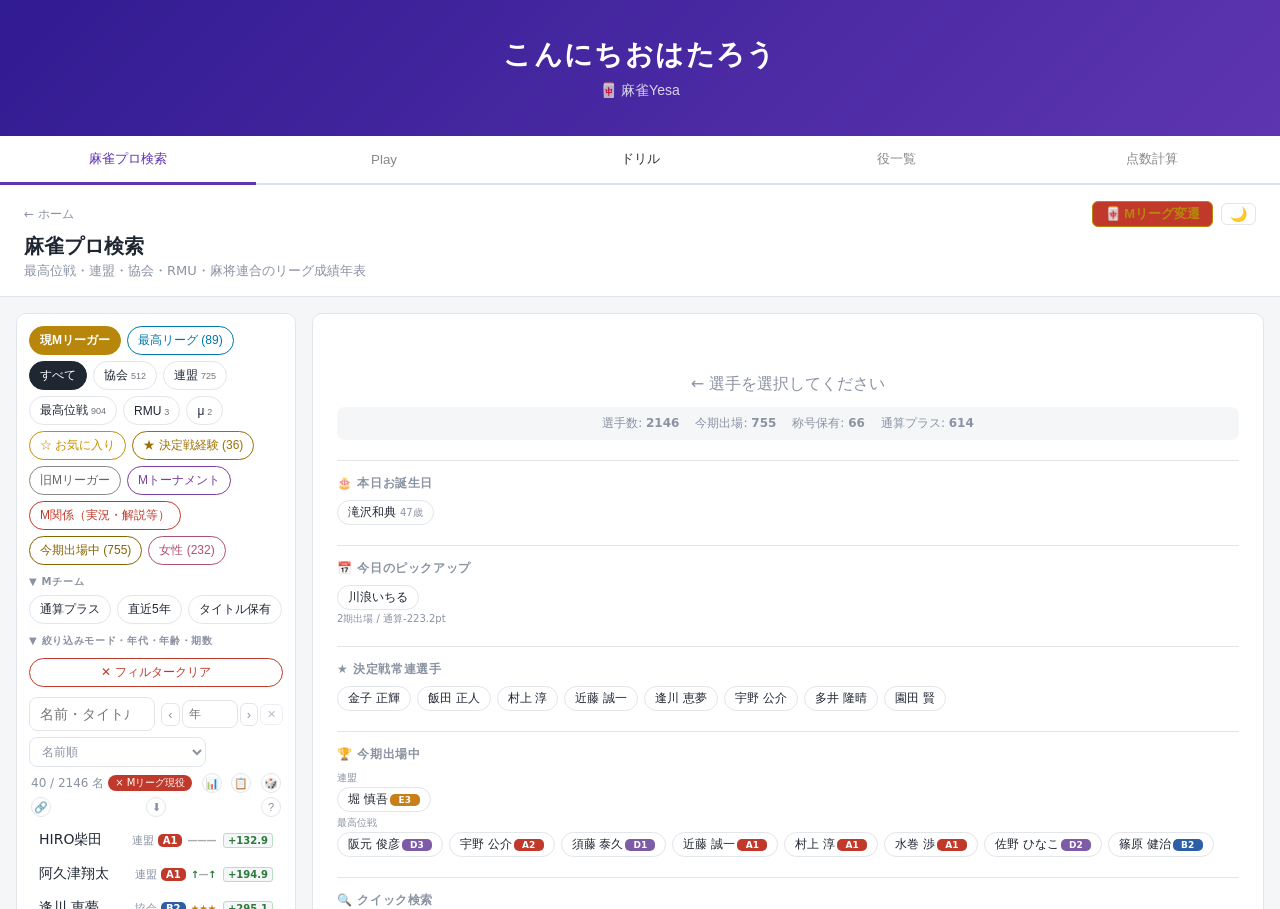
==== commit 3a1e45df: "プロ検索iframeのキャッシュ問題を修正 親ページのiframeが pro/index.html をキャッシュし続け、更新が 反映されない問題を修正。src をJSで毎回 ?_=<時刻> 付きで読み" ====
--- a/index.html
+++ b/index.html
@@ -544,8 +544,12 @@
 
 <!-- プロ検索タブ -->
 <div id="tab-pro" class="tab-section active">
-  <iframe src="pro/index.html" title="麻雀プロ検索"></iframe>
+  <iframe id="proFrame" title="麻雀プロ検索"></iframe>
 </div>
+<script>
+  // pro/index.html はキャッシュさせず常に最新を取得（中のapp.js/data.jsは?v=でキャッシュ）
+  document.getElementById('proFrame').src = 'pro/index.html?_=' + Date.now();
+</script>
 
 <!-- ドリルタブ -->
 <div id="tab-drill" class="tab-section">
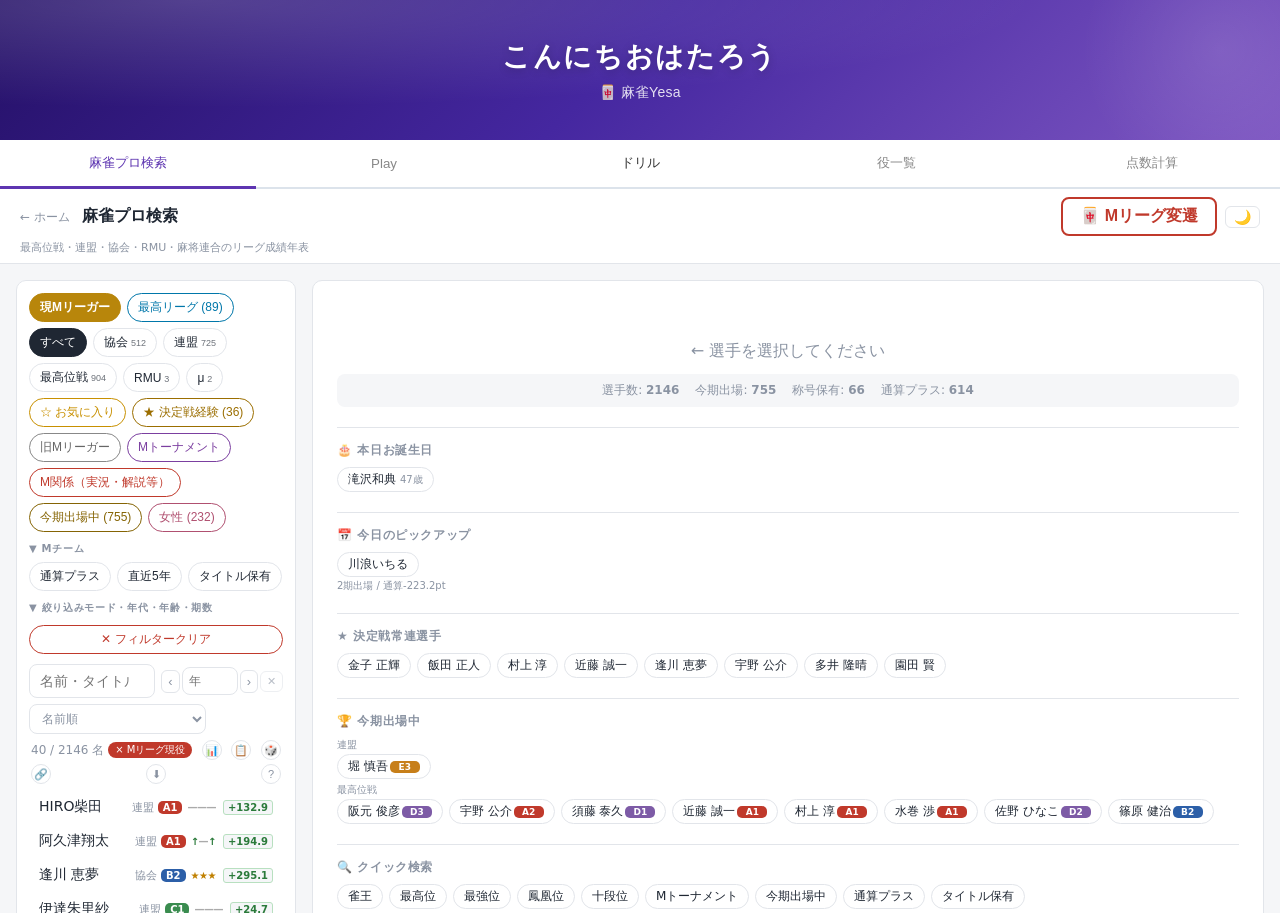
==== commit 76ca2bad: "トップヘッダーをリッチなグラデ＋光沢でおしゃれに 各タブの色相(緑/青/赤/橙/紫)はベースのまま、斜め3段グラデと 左上の柔らかなハイライト・装飾円・タイトルの影を追加して上質に。  Co-Auth" ====
--- a/index.html
+++ b/index.html
@@ -3,21 +3,22 @@
 <head>
 <meta charset="UTF-8">
 <meta name="viewport" content="width=device-width, initial-scale=1.0">
-  <title>麻雀役一覧・点数計算 | 麻雀プロ検索</title></title>
-  <meta name="description" content="麻雀の全役・点数計算をまとめたサイト。役満も収録。麻雀プロ検索、役一覧、点数計算ドリルが無料で使える。">
-   <meta name="keywords" content="麻雀,役,役一覧,点数計算,役満,麻雀プロ,得点,麻雀得点,麻雀ルール">
+    <title>こんにちおはたろう | 麻雀役一覧・点数計算・麻雀プロ検索</title></title>
+    <meta name="description" content="こんにちおはたろう—麻雀の全役・点数計算をまとめたサイト。役満も収録。麻雀プロ検索、役一覧、点数計算ドリルが無料で使える。">
+     <meta name="keywords" content="こんにちおはたろう,麻雀,役,役一覧,点数計算,役満,麻雀プロ,得点,麻雀得点,麻雀ルール">
    <link rel="canonical" href="https://naganuma2003.github.io/mahjong-yaku/">
 <style>
   * { box-sizing: border-box; margin: 0; padding: 0; }
   body { font-family: 'Hiragino Sans','Noto Sans JP','Yu Gothic',sans-serif; background: #f0f4f8; color: #333; min-height: 100vh; }
 
-  header { background: linear-gradient(135deg,#1b5e20,#388e3c); color: white; padding: 36px 20px; text-align: center; transition: background .35s; }
-  header.score { background: linear-gradient(135deg,#0d47a1,#1565c0); }
-  header.play { background: linear-gradient(135deg,#7f0000,#b71c1c); }
-  header.drill { background: linear-gradient(135deg,#e65100,#f57f17); }
-  header.pro { background: linear-gradient(135deg,#311b92,#5e35b1); }
-  header h1 { font-size: 28px; font-weight: 800; letter-spacing: .05em; }
-  header p { font-size: 14px; opacity: .8; margin-top: 8px; }
+  header { position: relative; overflow: hidden; background: radial-gradient(120% 140% at 15% 0%, rgba(255,255,255,.16), rgba(255,255,255,0) 55%), linear-gradient(135deg,#15531a 0%,#2e7d32 55%,#43a047 100%); color: white; padding: 38px 20px; text-align: center; transition: background .45s ease; }
+  header::after { content: ""; position: absolute; right: -80px; top: -90px; width: 280px; height: 280px; border-radius: 50%; background: radial-gradient(circle, rgba(255,255,255,.10), rgba(255,255,255,0) 70%); pointer-events: none; }
+  header.score { background: radial-gradient(120% 140% at 15% 0%, rgba(255,255,255,.16), rgba(255,255,255,0) 55%), linear-gradient(135deg,#0a2e6b 0%,#1565c0 55%,#1e88e5 100%); }
+  header.play { background: radial-gradient(120% 140% at 15% 0%, rgba(255,255,255,.16), rgba(255,255,255,0) 55%), linear-gradient(135deg,#6a0000 0%,#b71c1c 55%,#e53935 100%); }
+  header.drill { background: radial-gradient(120% 140% at 15% 0%, rgba(255,255,255,.18), rgba(255,255,255,0) 55%), linear-gradient(135deg,#c44900 0%,#f57f17 55%,#ffa726 100%); }
+  header.pro { background: radial-gradient(120% 140% at 15% 0%, rgba(255,255,255,.18), rgba(255,255,255,0) 55%), linear-gradient(135deg,#241067 0%,#4527a0 48%,#7e57c2 100%); }
+  header h1 { position: relative; font-size: 28px; font-weight: 800; letter-spacing: .06em; text-shadow: 0 2px 8px rgba(0,0,0,.22); }
+  header p { position: relative; font-size: 14px; opacity: .85; margin-top: 8px; letter-spacing: .02em; }
 
   .tabs-nav { display: flex; background: white; border-bottom: 2px solid #dce3eb; }
   .tab-nav-btn { flex: 1; padding: 14px; border: none; background: none; cursor: pointer; font: 600 15px/1 inherit; color: #888; border-bottom: 3px solid transparent; margin-bottom: -2px; transition: all .15s; }
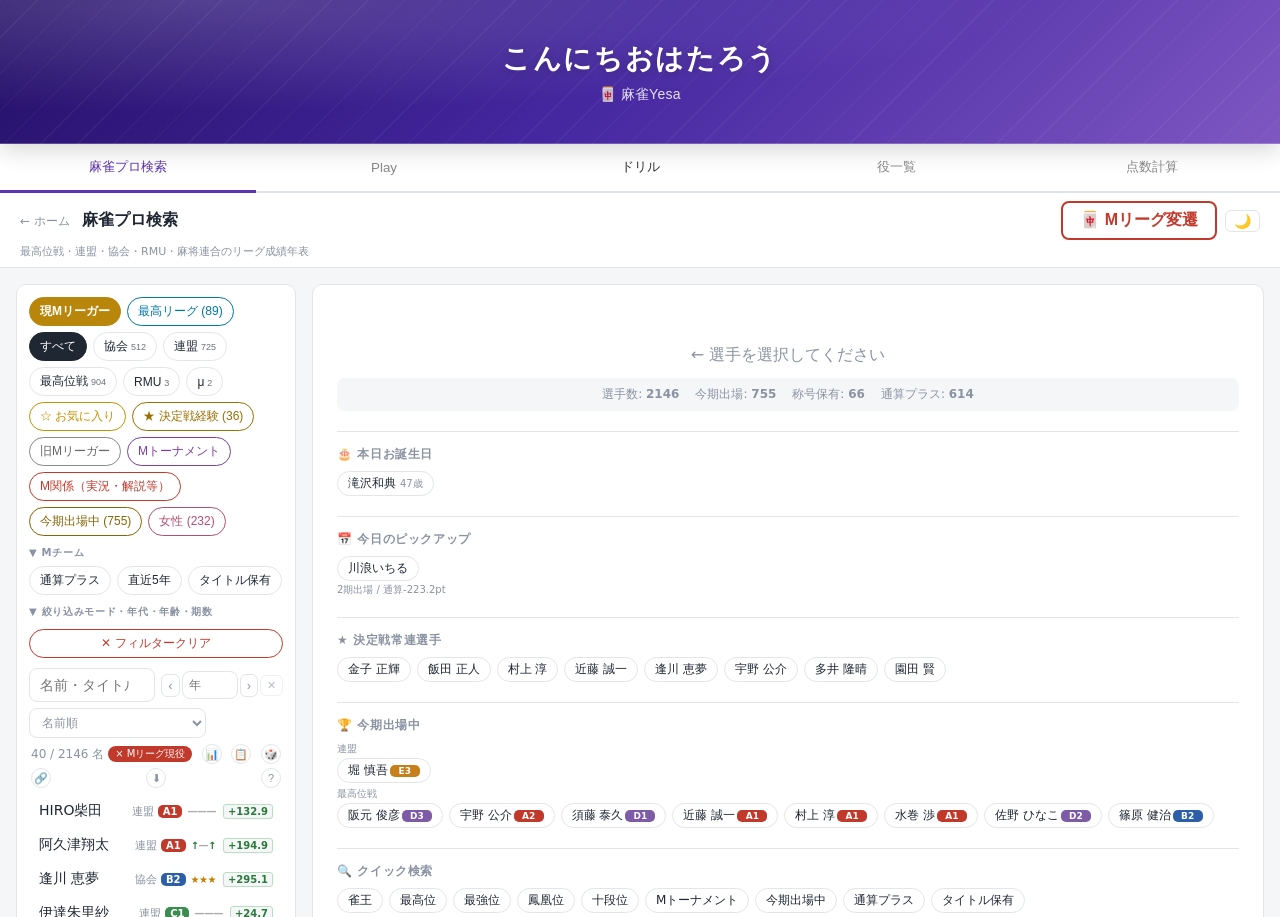
==== commit 739a5e19: "トップヘッダーをさらに上質に（光のスイープ＋質感） ゆっくり横切る光のスイープ演出、斜めピンストライプの質感、 下端ハイライトと柔らかい影を追加。色相はベースのまま。 prefers-reduced-" ====
--- a/index.html
+++ b/index.html
@@ -11,8 +11,11 @@
   * { box-sizing: border-box; margin: 0; padding: 0; }
   body { font-family: 'Hiragino Sans','Noto Sans JP','Yu Gothic',sans-serif; background: #f0f4f8; color: #333; min-height: 100vh; }
 
-  header { position: relative; overflow: hidden; background: radial-gradient(120% 140% at 15% 0%, rgba(255,255,255,.16), rgba(255,255,255,0) 55%), linear-gradient(135deg,#15531a 0%,#2e7d32 55%,#43a047 100%); color: white; padding: 38px 20px; text-align: center; transition: background .45s ease; }
-  header::after { content: ""; position: absolute; right: -80px; top: -90px; width: 280px; height: 280px; border-radius: 50%; background: radial-gradient(circle, rgba(255,255,255,.10), rgba(255,255,255,0) 70%); pointer-events: none; }
+  header { position: relative; overflow: hidden; background: radial-gradient(120% 140% at 15% 0%, rgba(255,255,255,.16), rgba(255,255,255,0) 55%), linear-gradient(135deg,#15531a 0%,#2e7d32 55%,#43a047 100%); color: white; padding: 40px 20px; text-align: center; transition: background .45s ease; box-shadow: inset 0 -1px 0 rgba(255,255,255,.22), 0 6px 22px rgba(0,0,0,.16); }
+  header::before { content: ""; position: absolute; inset: 0; background-image: repeating-linear-gradient(135deg, rgba(255,255,255,.05) 0 1px, transparent 1px 26px); pointer-events: none; }
+  header::after { content: ""; position: absolute; top: -50%; left: -60%; width: 38%; height: 200%; transform: rotate(18deg); background: linear-gradient(90deg, transparent, rgba(255,255,255,.20), transparent); animation: hdrSweep 7s ease-in-out infinite; pointer-events: none; }
+  @keyframes hdrSweep { 0% { left: -60%; } 55%, 100% { left: 130%; } }
+  @media (prefers-reduced-motion: reduce) { header::after { animation: none; opacity: 0; } }
   header.score { background: radial-gradient(120% 140% at 15% 0%, rgba(255,255,255,.16), rgba(255,255,255,0) 55%), linear-gradient(135deg,#0a2e6b 0%,#1565c0 55%,#1e88e5 100%); }
   header.play { background: radial-gradient(120% 140% at 15% 0%, rgba(255,255,255,.16), rgba(255,255,255,0) 55%), linear-gradient(135deg,#6a0000 0%,#b71c1c 55%,#e53935 100%); }
   header.drill { background: radial-gradient(120% 140% at 15% 0%, rgba(255,255,255,.18), rgba(255,255,255,0) 55%), linear-gradient(135deg,#c44900 0%,#f57f17 55%,#ffa726 100%); }
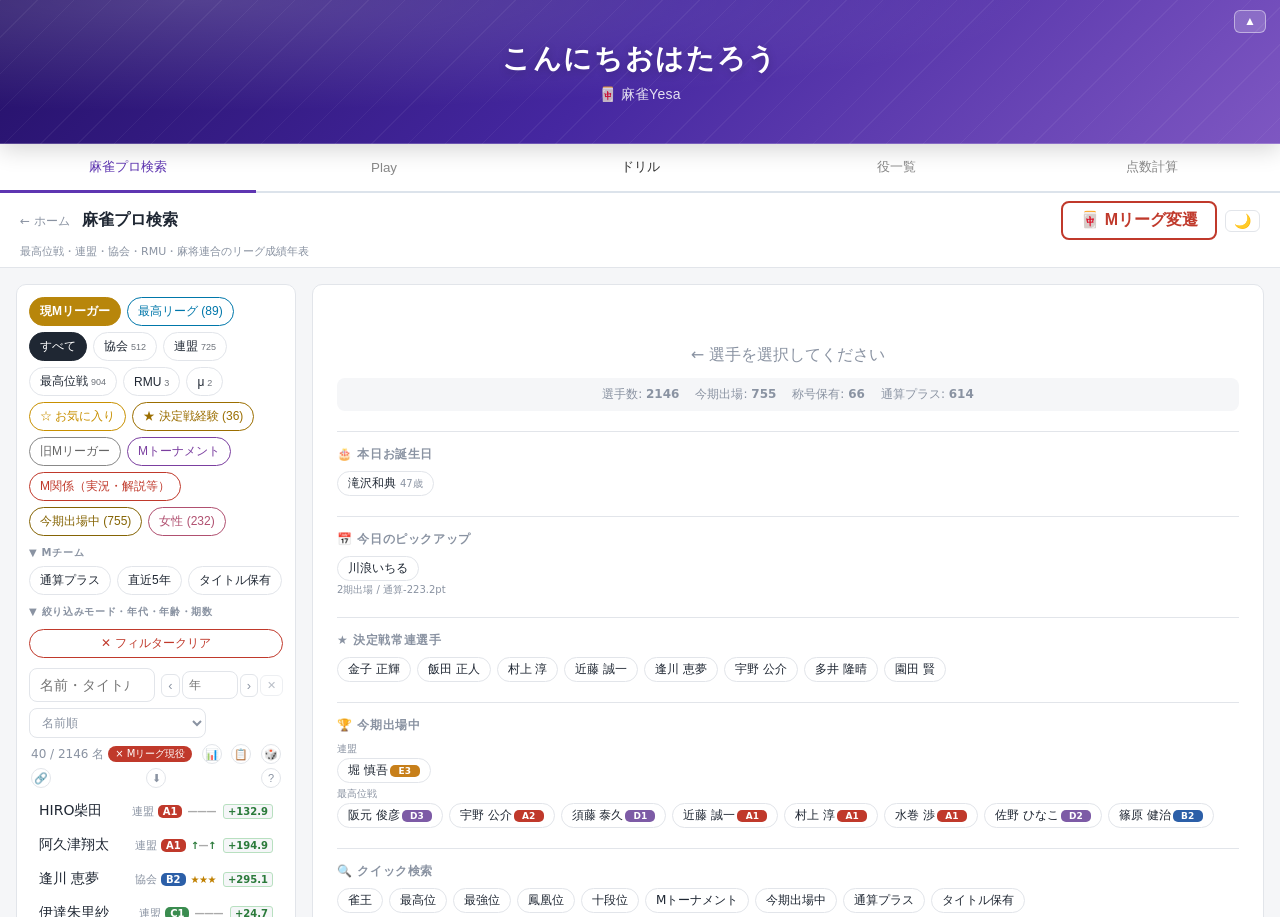
==== commit 83f3f6e8: "トップヘッダーを折りたたみ可能に（デフォルト表示） ヘッダー右上の▲で折りたたみ、細い復帰バー(▼こんにちおはたろう) で再表示。折りたたみ時はiframe高さを拡張。状態をlocalStorage " ====
--- a/index.html
+++ b/index.html
@@ -3,9 +3,9 @@
 <head>
 <meta charset="UTF-8">
 <meta name="viewport" content="width=device-width, initial-scale=1.0">
-    <title>こんにちおはたろう | 麻雀役一覧・点数計算・麻雀プロ検索</title></title>
-    <meta name="description" content="こんにちおはたろう—麻雀の全役・点数計算をまとめたサイト。役満も収録。麻雀プロ検索、役一覧、点数計算ドリルが無料で使える。">
-     <meta name="keywords" content="こんにちおはたろう,麻雀,役,役一覧,点数計算,役満,麻雀プロ,得点,麻雀得点,麻雀ルール">
+      <title>麻雀Yesa | こんにちおはたろう | 麻雀役一覧・点数計算・麻雀プロ検索</title></title>
+      <meta name="description" content="麻雀Yesa—こんにちおはたろうの麻雀サイト。麻雀の全役・点数計算・麻雀プロ検索が無料で使える。役満も収録。">
+       <meta name="keywords" content="麻雀Yesa,こんにちおはたろう,麻雀,役,役一覧,点数計算,役満,麻雀プロ,麻雀得点,麻雀ルール">
    <link rel="canonical" href="https://naganuma2003.github.io/mahjong-yaku/">
 <style>
   * { box-sizing: border-box; margin: 0; padding: 0; }
@@ -22,6 +22,13 @@
   header.pro { background: radial-gradient(120% 140% at 15% 0%, rgba(255,255,255,.18), rgba(255,255,255,0) 55%), linear-gradient(135deg,#241067 0%,#4527a0 48%,#7e57c2 100%); }
   header h1 { position: relative; font-size: 28px; font-weight: 800; letter-spacing: .06em; text-shadow: 0 2px 8px rgba(0,0,0,.22); }
   header p { position: relative; font-size: 14px; opacity: .85; margin-top: 8px; letter-spacing: .02em; }
+  .hdr-toggle { position: absolute; top: 10px; right: 14px; z-index: 3; background: rgba(255,255,255,.18); border: 1px solid rgba(255,255,255,.45); color: #fff; border-radius: 6px; padding: 2px 9px; font-size: 12px; cursor: pointer; line-height: 1.4; }
+  .hdr-toggle:hover { background: rgba(255,255,255,.32); }
+  .hdr-show { display: none; width: 100%; border: none; background: linear-gradient(135deg,#241067,#4527a0); color: #fff; padding: 7px; font: 600 13px/1 inherit; letter-spacing: .04em; cursor: pointer; }
+  .hdr-show:hover { filter: brightness(1.12); }
+  body.hdr-collapsed header { display: none; }
+  body.hdr-collapsed .hdr-show { display: block; }
+  body.hdr-collapsed #tab-pro, body.hdr-collapsed #tab-play { height: calc(100vh - 80px); }
 
   .tabs-nav { display: flex; background: white; border-bottom: 2px solid #dce3eb; }
   .tab-nav-btn { flex: 1; padding: 14px; border: none; background: none; cursor: pointer; font: 600 15px/1 inherit; color: #888; border-bottom: 3px solid transparent; margin-bottom: -2px; transition: all .15s; }
@@ -286,9 +293,11 @@
 <body>
 
 <header class="pro">
+  <button id="hdrToggle" class="hdr-toggle" onclick="toggleHeader()" title="ヘッダーを折りたたむ" aria-label="ヘッダーを折りたたむ">▲</button>
   <h1>こんにちおはたろう</h1>
   <p>🀄 麻雀Yesa</p>
 </header>
+<button id="hdrShow" class="hdr-show" onclick="toggleHeader()">▼ こんにちおはたろう</button>
 
 <div class="tabs-nav">
   <button class="tab-nav-btn pro-btn active" onclick="showTab('pro',this)">麻雀プロ検索</button>
@@ -740,6 +749,8 @@
 function setDealer(v){cDeal=v;document.querySelectorAll('#dealer-tgl .tbtn').forEach((b,i)=>b.classList.toggle('on',i===(v?1:0)));updateCalc();}
 function setTsumo(v){cTsumo=v;document.querySelectorAll('#tsumo-tgl .tbtn').forEach((b,i)=>b.classList.toggle('on',i===(v?1:0)));updateCalc();}
 function showTab(id,btn){document.querySelectorAll('.tab-section').forEach(s=>s.classList.remove('active'));document.getElementById('tab-'+id).classList.add('active');document.querySelectorAll('.tab-nav-btn').forEach(b=>b.classList.remove('active'));btn.classList.add('active');const h=document.querySelector('header');h.classList.toggle('score',id==='score');h.classList.toggle('play',id==='play');h.classList.toggle('drill',id==='drill');h.classList.toggle('pro',id==='pro');}
+function toggleHeader(){const c=document.body.classList.toggle('hdr-collapsed');try{localStorage.setItem('hdr_collapsed',c?'1':'0');}catch(e){}}
+try{if(localStorage.getItem('hdr_collapsed')==='1')document.body.classList.add('hdr-collapsed');}catch(e){}
 updateCalc();
 
 /* ===== 符計算 ===== */
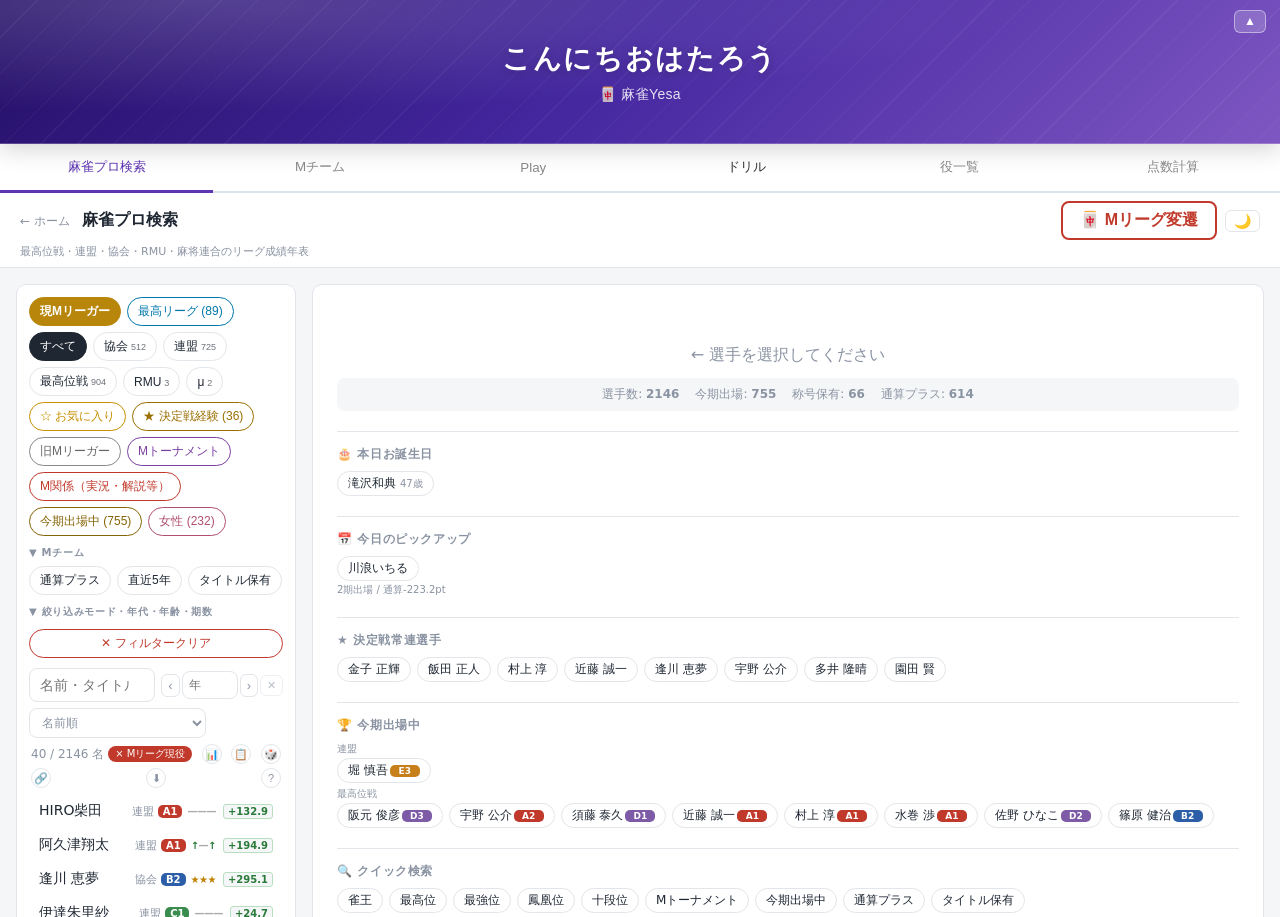
==== commit 0c238acd: "メインタブに「Mチーム」を追加（麻雀プロ検索の右） 親サイトのタブに「Mチーム」を新設（ティール配色）。押すと pro/index.html?ml=teams を読み込み、Mリーグのチーム画面 （選手" ====
--- a/index.html
+++ b/index.html
@@ -20,6 +20,7 @@
   header.play { background: radial-gradient(120% 140% at 15% 0%, rgba(255,255,255,.16), rgba(255,255,255,0) 55%), linear-gradient(135deg,#6a0000 0%,#b71c1c 55%,#e53935 100%); }
   header.drill { background: radial-gradient(120% 140% at 15% 0%, rgba(255,255,255,.18), rgba(255,255,255,0) 55%), linear-gradient(135deg,#c44900 0%,#f57f17 55%,#ffa726 100%); }
   header.pro { background: radial-gradient(120% 140% at 15% 0%, rgba(255,255,255,.18), rgba(255,255,255,0) 55%), linear-gradient(135deg,#241067 0%,#4527a0 48%,#7e57c2 100%); }
+  header.teams { background: radial-gradient(120% 140% at 15% 0%, rgba(255,255,255,.16), rgba(255,255,255,0) 55%), linear-gradient(135deg,#0a3f3a 0%,#0f766e 52%,#14b8a6 100%); }
   header h1 { position: relative; font-size: 28px; font-weight: 800; letter-spacing: .06em; text-shadow: 0 2px 8px rgba(0,0,0,.22); }
   header p { position: relative; font-size: 14px; opacity: .85; margin-top: 8px; letter-spacing: .02em; }
   .hdr-toggle { position: absolute; top: 10px; right: 14px; z-index: 3; background: rgba(255,255,255,.18); border: 1px solid rgba(255,255,255,.45); color: #fff; border-radius: 6px; padding: 2px 9px; font-size: 12px; cursor: pointer; line-height: 1.4; }
@@ -38,6 +39,7 @@
   .tab-nav-btn.drill-btn { border: none; border-bottom: 3px solid transparent; border-radius: 0; background: none; padding: 14px; margin-bottom: -2px; }
   .tab-nav-btn.drill-btn.active { color: #f57f17; border-bottom-color: #f57f17; }
   .tab-nav-btn.pro-btn.active { color: #5e35b1; border-bottom-color: #5e35b1; }
+  .tab-nav-btn.teams-btn.active { color: #0f766e; border-bottom-color: #0f766e; }
 
   .tab-section { display: none; }
   .tab-section.active { display: block; }
@@ -45,6 +47,9 @@
   #tab-play iframe { width: 100%; height: 100%; border: none; display: block; }
   #tab-pro { height: calc(100vh - 176px); overflow: hidden; }
   #tab-pro iframe { width: 100%; height: 100%; border: none; display: block; }
+  #tab-teams { height: calc(100vh - 176px); overflow: hidden; }
+  #tab-teams iframe { width: 100%; height: 100%; border: none; display: block; }
+  body.hdr-collapsed #tab-teams { height: calc(100vh - 80px); }
 
   /* ===== 点数計算ドリル ===== */
   .drill-card { padding: 0 !important; overflow: hidden; }
@@ -301,6 +306,7 @@
 
 <div class="tabs-nav">
   <button class="tab-nav-btn pro-btn active" onclick="showTab('pro',this)">麻雀プロ検索</button>
+  <button class="tab-nav-btn teams-btn" onclick="showTab('teams',this)">Mチーム</button>
   <button class="tab-nav-btn play-btn" onclick="showTab('play',this)">Play</button>
   <button class="tab-nav-btn drill-btn" onclick="showTab('drill',this)">ドリル</button>
   <button class="tab-nav-btn yaku-btn" onclick="showTab('yaku',this)">役一覧</button>
@@ -558,6 +564,11 @@
 <!-- プロ検索タブ -->
 <div id="tab-pro" class="tab-section active">
   <iframe id="proFrame" title="麻雀プロ検索"></iframe>
+</div>
+
+<!-- Mチームタブ -->
+<div id="tab-teams" class="tab-section">
+  <iframe id="teamsFrame" title="Mリーグチーム"></iframe>
 </div>
 <script>
   // pro/index.html はキャッシュさせず常に最新を取得（中のapp.js/data.jsは?v=でキャッシュ）
@@ -748,7 +759,7 @@
 function setFu(v,btn){cFu=v;document.querySelectorAll('.fu-btn').forEach(b=>b.classList.remove('on'));btn.classList.add('on');updateCalc();}
 function setDealer(v){cDeal=v;document.querySelectorAll('#dealer-tgl .tbtn').forEach((b,i)=>b.classList.toggle('on',i===(v?1:0)));updateCalc();}
 function setTsumo(v){cTsumo=v;document.querySelectorAll('#tsumo-tgl .tbtn').forEach((b,i)=>b.classList.toggle('on',i===(v?1:0)));updateCalc();}
-function showTab(id,btn){document.querySelectorAll('.tab-section').forEach(s=>s.classList.remove('active'));document.getElementById('tab-'+id).classList.add('active');document.querySelectorAll('.tab-nav-btn').forEach(b=>b.classList.remove('active'));btn.classList.add('active');const h=document.querySelector('header');h.classList.toggle('score',id==='score');h.classList.toggle('play',id==='play');h.classList.toggle('drill',id==='drill');h.classList.toggle('pro',id==='pro');}
+function showTab(id,btn){document.querySelectorAll('.tab-section').forEach(s=>s.classList.remove('active'));document.getElementById('tab-'+id).classList.add('active');document.querySelectorAll('.tab-nav-btn').forEach(b=>b.classList.remove('active'));btn.classList.add('active');const h=document.querySelector('header');['score','play','drill','pro','teams'].forEach(c=>h.classList.toggle(c,id===c));if(id==='teams'){const f=document.getElementById('teamsFrame');if(!f.getAttribute('src'))f.src='pro/index.html?ml=teams&_='+Date.now();}}
 function toggleHeader(){const c=document.body.classList.toggle('hdr-collapsed');try{localStorage.setItem('hdr_collapsed',c?'1':'0');}catch(e){}}
 try{if(localStorage.getItem('hdr_collapsed')==='1')document.body.classList.add('hdr-collapsed');}catch(e){}
 updateCalc();
